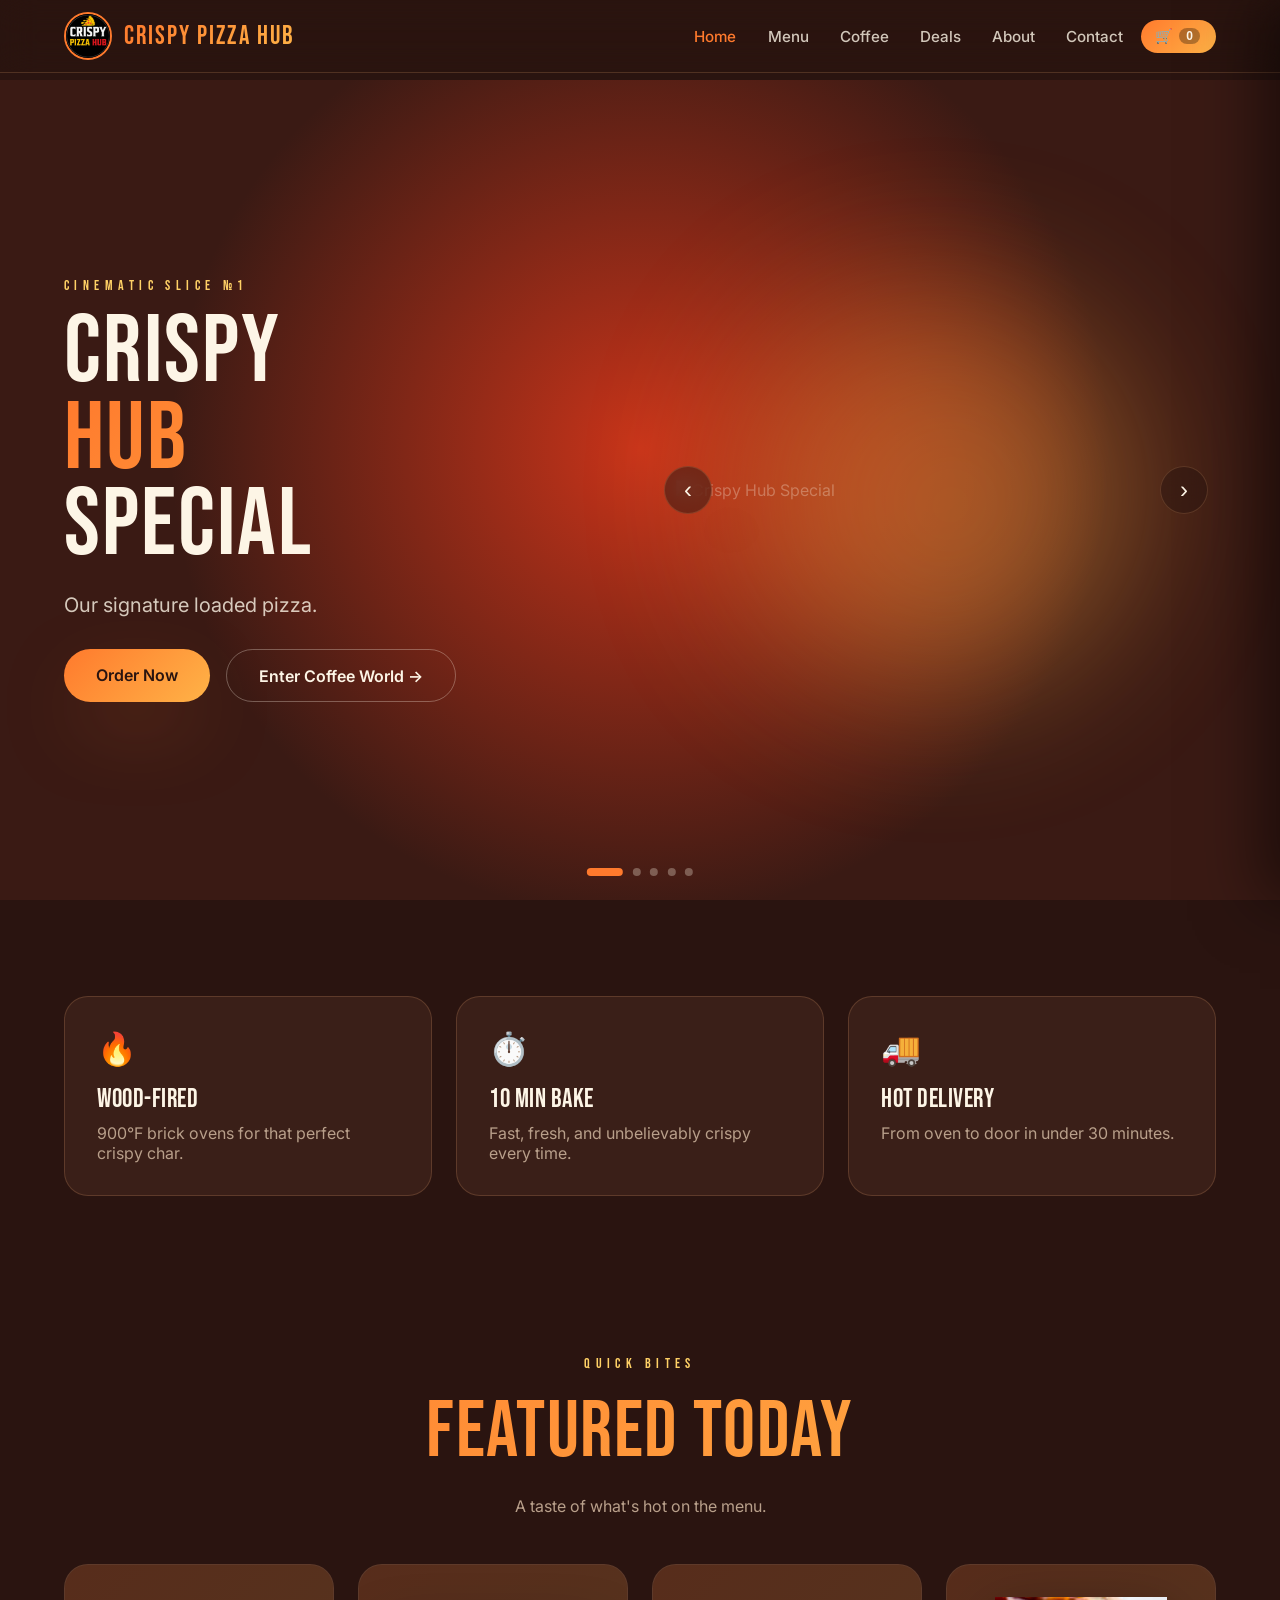
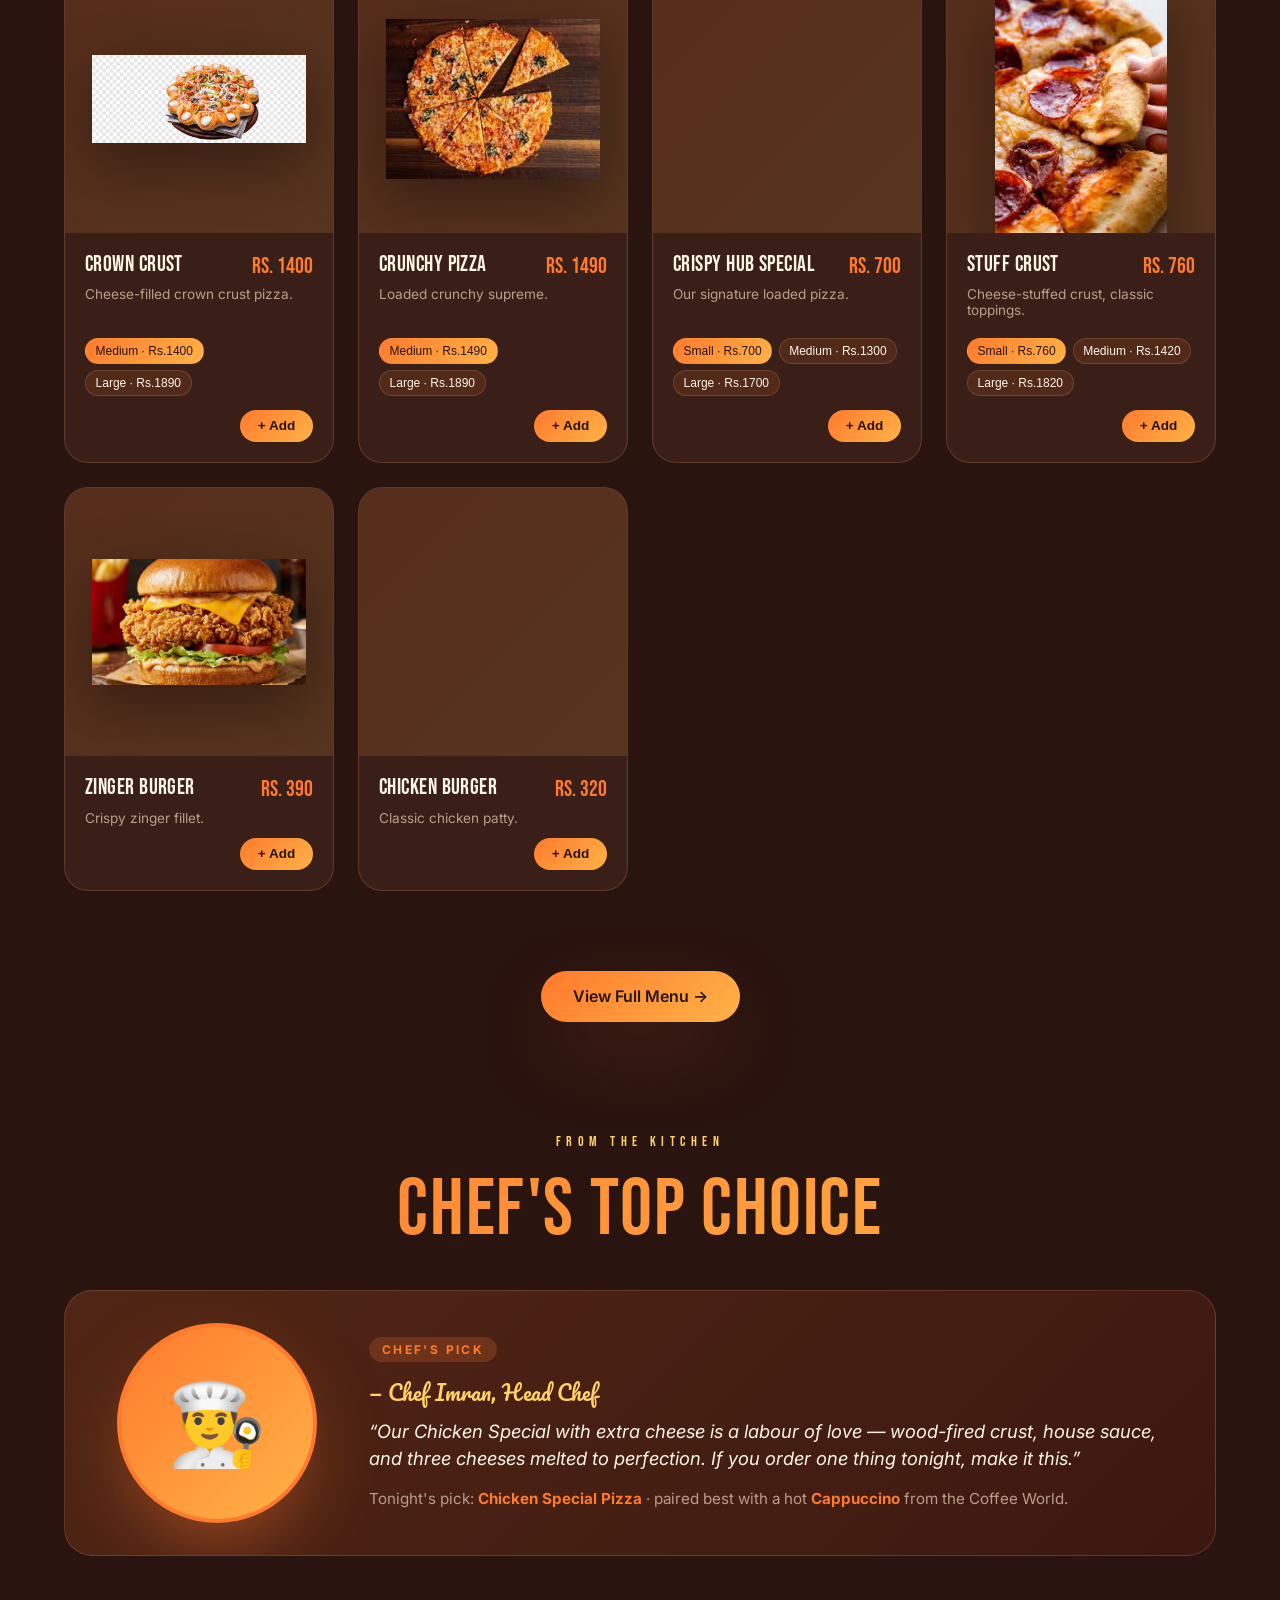
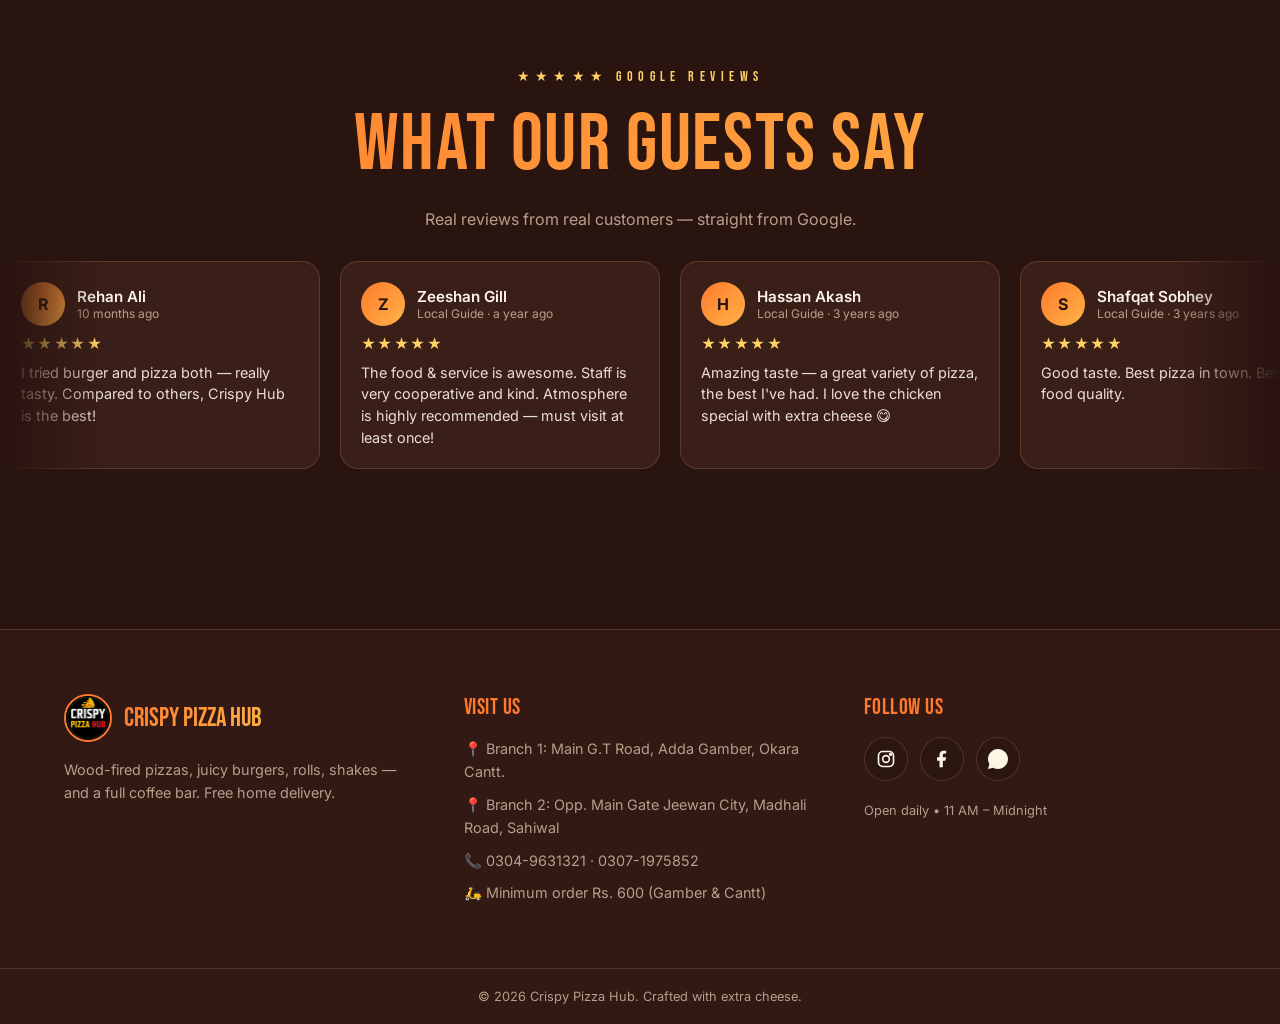
==== index.html @ a02a5085 "Add files via upload" ====
<!DOCTYPE html>
<html lang="en">
<head>
  <meta charset="UTF-8">
  <meta name="viewport" content="width=device-width, initial-scale=1.0">
  <title>Crispy Pizza Hub — Wood-Fired Pizza, Burgers & Coffee</title>
  <meta name="description" content="Crispy Pizza Hub — wood-fired pizzas, juicy burgers, rolls, shakes and a full coffee bar. Order on WhatsApp.">
  <link rel="icon" href="assets/logo.jpg">
  <link rel="stylesheet" href="css/style.css">
</head>
<body>
<header class="site-header">
  <div class="header-inner">
    <a href="index.html" class="brand">
      <img src="assets/logo.jpg" alt="Crispy Pizza Hub logo">
      <span class="brand-name text-gradient">Crispy Pizza Hub</span>
    </a>
    <nav class="nav" id="main-nav">
      <a href="index.html">Home</a>
      <a href="menu.html">Menu</a>
      <a href="coffee.html">Coffee</a>
      <a href="deals.html">Deals</a>
      <a href="about.html">About</a>
      <a href="contact.html">Contact</a>
      <button class="cart-btn" id="cart-btn" aria-label="Open cart">🛒 <span class="cart-count" id="cart-count">0</span></button>
    </nav>
    <button class="burger" id="burger" aria-label="Open menu" aria-expanded="false" aria-controls="main-nav">
      <span></span><span></span><span></span>
    </button>
  </div>
</header>

<main>
<section class="hero" id="hero" style="background-color:#3a1a14;">
  <div class="hero-glow" id="hero-glow"></div>
  <div class="hero-inner">
    <div class="animate-fade-up">
      <p class="hero-eyebrow" id="hero-eyebrow">CINEMATIC SLICE №1</p>
      <h1 class="hero-title" id="hero-title"></h1>
      <p class="hero-tagline" id="hero-tagline"></p>
      <div class="hero-actions">
        <a href="menu.html" class="btn btn-primary">Order Now</a>
        <a href="#" class="btn btn-ghost" onclick="event.preventDefault(); transitionTo('coffee.html','Stepping into the Coffee World ☕')">Enter Coffee World →</a>
      </div>
    </div>
    <div class="pizza-stage">
      <div class="pizza-blur"></div>
      <div class="pizza-wrap animate-scale-pop" id="pizza-wrap">
        <img id="pizza-img" class="pizza-img" src="assets/pizzas/special.jpg" alt="Pizza">
      </div>
      <button class="arrow left"  id="prev-btn" aria-label="Previous pizza">‹</button>
      <button class="arrow right" id="next-btn" aria-label="Next pizza">›</button>
    </div>
  </div>
  <div class="dots" id="dots"></div>
</section>

<section class="features">
  <div class="feature">
    <div class="feature-icon">🔥</div>
    <h3>Wood-Fired</h3>
    <p>900°F brick ovens for that perfect crispy char.</p>
  </div>
  <div class="feature">
    <div class="feature-icon">⏱️</div>
    <h3>10 Min Bake</h3>
    <p>Fast, fresh, and unbelievably crispy every time.</p>
  </div>
  <div class="feature">
    <div class="feature-icon">🚚</div>
    <h3>Hot Delivery</h3>
    <p>From oven to door in under 30 minutes.</p>
  </div>
</section>

<section class="page-header">
  <p class="page-eyebrow">QUICK BITES</p>
  <h2 class="page-title text-gradient">Featured Today</h2>
  <p class="page-sub">A taste of what's hot on the menu.</p>
</section>
<section class="menu-grid" id="featured-grid"></section>

<section style="text-align:center; padding: 3rem 1.5rem 1rem;">
  <a href="menu.html" class="btn btn-primary">View Full Menu →</a>
</section>

<!-- ===== CHEF'S TOP CHOICE ===== -->
<section class="chef-section">
  <div class="page-header" style="padding: 2rem 0 1rem;">
    <p class="page-eyebrow">FROM THE KITCHEN</p>
    <h2 class="page-title text-gradient">Chef's Top Choice</h2>
  </div>
  <div class="chef-banner">
    <div class="chef-avatar" aria-hidden="true">👨‍🍳</div>
    <div>
      <span class="chef-tag">CHEF'S PICK</span>
      <p class="chef-name">— Chef Imran, Head Chef</p>
      <p class="chef-quote">“Our Chicken Special with extra cheese is a labour of love — wood-fired crust, house sauce, and three cheeses melted to perfection. If you order one thing tonight, make it this.”</p>
      <p class="chef-pick">Tonight's pick: <strong>Chicken Special Pizza</strong> · paired best with a hot <strong>Cappuccino</strong> from the Coffee World.</p>
    </div>
  </div>
</section>

<!-- ===== REVIEWS ===== -->
<section class="reviews-section">
  <div class="page-header" style="padding: 1rem 1.5rem 2rem;">
    <p class="page-eyebrow">★★★★★ GOOGLE REVIEWS</p>
    <h2 class="page-title text-gradient">What Our Guests Say</h2>
    <p class="page-sub">Real reviews from real customers — straight from Google.</p>
  </div>
  <div id="reviews-mount"></div>
</section>
</main>

<footer class="site-footer">
  <div class="footer-inner footer">
    <div>
      <div class="footer-brand">
        <img src="assets/logo.jpg" alt="Logo">
        <span class="text-gradient">Crispy Pizza Hub</span>
      </div>
      <p>Wood-fired pizzas, juicy burgers, rolls, shakes — and a full coffee bar. Free home delivery.</p>
    </div>
    <div>
      <h3>Visit Us</h3>
      <ul>
        <li>📍 Branch 1: Main G.T Road, Adda Gamber, Okara Cantt.</li>
        <li>📍 Branch 2: Opp. Main Gate Jeewan City, Madhali Road, Sahiwal</li>
        <li>📞 0304-9631321 · 0307-1975852</li>
        <li>🛵 Minimum order Rs. 600 (Gamber & Cantt)</li>
      </ul>
    </div>
    <div>
      <h3>Follow Us</h3>
      <div class="socials">
        <a href="https://instagram.com" target="_blank" rel="noreferrer" aria-label="Instagram"><svg viewBox="0 0 24 24" fill="none" stroke="currentColor" stroke-width="2"><rect x="3" y="3" width="18" height="18" rx="5"/><circle cx="12" cy="12" r="4"/><circle cx="17.5" cy="6.5" r="1" fill="currentColor"/></svg></a>
        <a href="https://facebook.com" target="_blank" rel="noreferrer" aria-label="Facebook"><svg viewBox="0 0 24 24" fill="currentColor"><path d="M13 22v-8h3l1-4h-4V7.5c0-1 .3-2 2-2h2V2h-3c-3 0-5 1.8-5 5v3H6v4h3v8h4z"/></svg></a>
        <a href="https://wa.me/923049631321" target="_blank" rel="noreferrer" aria-label="WhatsApp"><svg viewBox="0 0 24 24" fill="currentColor"><path d="M20.5 3.5A11.9 11.9 0 0012 0C5.4 0 0 5.4 0 12c0 2.1.6 4.2 1.7 6L0 24l6.2-1.6A11.9 11.9 0 0012 24c6.6 0 12-5.4 12-12 0-3.2-1.3-6.2-3.5-8.5z"/></svg></a>
      </div>
      <p style="margin-top:1.25rem; font-size:0.8rem;">Open daily • 11 AM – Midnight</p>
    </div>
  </div>
  <div class="footer-bottom">© <span id="year"></span> Crispy Pizza Hub. Crafted with extra cheese.</div>
</footer>

<script src="js/menu-data.js"></script>
<script src="js/cart.js"></script>
<script src="js/main.js"></script>
<script src="js/home.js"></script>
<script>
  // Featured = first 4 pizzas + 2 burgers
  document.addEventListener('DOMContentLoaded', () => {
    const featured = {
      items: [
        ...window.MENU.pizzas.items.slice(0, 4),
        ...window.MENU.burgers.items.slice(0, 2),
      ]
    };
    renderMenuSection('featured-grid', featured);
    if (window.renderReviews) window.renderReviews('reviews-mount');
  });
</script>
</body>
</html>
---- css/style.css ----
/* =========================================================
   Crispy Pizza Hub — Global Stylesheet (Pizza + Coffee worlds)
   ========================================================= */
@import url('https://fonts.googleapis.com/css2?family=Bebas+Neue&family=Pacifico&family=Inter:wght@300;400;500;600;700&display=swap');

:root {
  --bg: #2a1410;
  --fg: #fdf5e6;
  --muted: #b89f8a;
  --card: #3a1f18;
  --border: rgba(255, 180, 120, 0.18);
  --primary: #ff7a2d;
  --primary-glow: #ffb347;
  --accent: #ffd166;
  --secondary: #c8341a;
  --gradient-primary: linear-gradient(135deg, #ff7a2d, #ffb347);
  --shadow-glow: 0 30px 80px -20px rgba(255, 122, 45, 0.55);
  --font-display: 'Bebas Neue', 'Impact', sans-serif;
  --font-script: 'Pacifico', cursive;
  --font-body: 'Inter', system-ui, sans-serif;
}

/* === Coffee World theme (applied to <body class="theme-coffee">) === */
body.theme-coffee {
  --bg: #221814;
  --fg: #f1e2c8;
  --muted: #b8a48a;
  --card: #322319;
  --border: rgba(214, 168, 110, 0.2);
  --primary: #c98a52;
  --primary-glow: #e8b07a;
  --accent: #f7c97a;
  --secondary: #5a3920;
  --gradient-primary: linear-gradient(135deg, #5a3920, #c98a52 55%, #e8b07a);
  --shadow-glow: 0 30px 80px -20px rgba(201, 138, 82, 0.55);
}

* { box-sizing: border-box; margin: 0; padding: 0; }
html { scroll-behavior: smooth; }
body {
  background: var(--bg);
  color: var(--fg);
  font-family: var(--font-body);
  overflow-x: hidden;
  min-height: 100vh;
  display: flex;
  flex-direction: column;
  transition: background 0.6s ease, color 0.6s ease;
}
main { flex: 1; padding-top: 80px; }
h1, h2, h3, .font-display {
  font-family: var(--font-display);
  letter-spacing: 0.02em;
  font-weight: 400;
}
a { color: inherit; text-decoration: none; }
img { max-width: 100%; display: block; }
.text-gradient {
  background: var(--gradient-primary);
  -webkit-background-clip: text;
  background-clip: text;
  color: transparent;
}
.font-script { font-family: var(--font-script); }
.container { max-width: 1200px; margin: 0 auto; padding: 0 1.5rem; }

/* ===== HEADER ===== */
.site-header {
  position: fixed; top: 0; left: 0; right: 0; z-index: 50;
  background: rgba(42, 20, 16, 0.55);
  backdrop-filter: blur(18px);
  -webkit-backdrop-filter: blur(18px);
  border-bottom: 1px solid var(--border);
  transition: background 0.6s ease;
}
body.theme-coffee .site-header { background: rgba(26, 20, 16, 0.65); }
.header-inner {
  max-width: 1200px; margin: 0 auto;
  padding: 0.75rem 1.5rem;
  display: flex; align-items: center; justify-content: space-between;
  gap: 1rem;
}
.brand { display: flex; align-items: center; gap: 0.75rem; }
.brand img {
  height: 48px; width: 48px; border-radius: 50%;
  object-fit: cover; border: 2px solid var(--primary);
  transition: transform 0.4s ease, border-color 0.4s ease;
}
.brand:hover img { transform: rotate(15deg); }
.brand-name {
  font-family: var(--font-display);
  font-size: 1.6rem; letter-spacing: 0.08em;
}
.nav { display: flex; gap: 0.25rem; flex-wrap: wrap; align-items: center; }
.nav a {
  padding: 0.5rem 0.85rem;
  font-weight: 500; font-size: 0.95rem;
  color: rgba(253, 245, 230, 0.8);
  border-radius: 8px;
  transition: color 0.2s, background 0.2s;
}
.nav a:hover, .nav a.active { color: var(--primary); }

.cart-btn {
  position: relative;
  background: var(--gradient-primary);
  color: #2a1410;
  padding: 0.5rem 1rem 0.5rem 0.85rem;
  border-radius: 999px;
  border: none; cursor: pointer;
  font-weight: 600; font-size: 0.9rem;
  display: inline-flex; align-items: center; gap: 0.4rem;
  transition: transform 0.2s;
}
.cart-btn:hover { transform: scale(1.05); }
.cart-count {
  background: rgba(0,0,0,0.3);
  color: var(--fg);
  border-radius: 999px;
  font-size: 0.75rem;
  padding: 0.05rem 0.45rem;
  min-width: 1.25rem;
  text-align: center;
}

/* ===== BUTTONS ===== */
.btn {
  display: inline-block;
  padding: 0.95rem 2rem;
  border-radius: 999px;
  font-weight: 600;
  cursor: pointer;
  border: none;
  transition: transform 0.25s ease, box-shadow 0.25s ease, background 0.25s;
  font-family: var(--font-body);
  font-size: 1rem;
}
.btn-primary {
  background: var(--gradient-primary);
  color: #2a1410;
  box-shadow: var(--shadow-glow);
}
.btn-primary:hover { transform: scale(1.05); }
.btn-ghost {
  background: transparent;
  color: var(--fg);
  border: 1px solid rgba(253, 245, 230, 0.3);
}
.btn-ghost:hover { background: rgba(253, 245, 230, 0.08); }
.btn-add {
  background: var(--gradient-primary);
  color: #2a1410;
  padding: 0.55rem 1.1rem;
  border-radius: 999px;
  border: none; cursor: pointer;
  font-weight: 600; font-size: 0.85rem;
  transition: transform 0.2s;
}
.btn-add:hover { transform: scale(1.06); }

/* ===== HERO ===== */
.hero {
  position: relative;
  min-height: calc(100vh - 80px);
  overflow: hidden;
  transition: background-color 1s ease;
}
.hero-glow { position: absolute; inset: 0; transition: background 1s ease; pointer-events: none; }
.hero-inner {
  position: relative; z-index: 2;
  max-width: 1200px; margin: 0 auto;
  padding: 3rem 1.5rem;
  display: grid; grid-template-columns: 1fr;
  gap: 2rem; align-items: center;
  min-height: calc(100vh - 80px);
}
@media (min-width: 768px) { .hero-inner { grid-template-columns: 1fr 1fr; } }
.hero-eyebrow {
  font-family: var(--font-display);
  letter-spacing: 0.4em; color: var(--accent);
  font-size: 0.85rem; margin-bottom: 1rem;
}
.hero-title { font-family: var(--font-display); font-size: clamp(3rem, 8vw, 6rem); line-height: 0.9; margin-bottom: 1.5rem; }
.hero-title span { display: block; }
.hero-tagline { font-size: 1.25rem; color: rgba(253, 245, 230, 0.8); margin-bottom: 2rem; max-width: 28rem; }
body.theme-coffee .hero-tagline { color: rgba(243, 229, 208, 0.8); }
.hero-actions { display: flex; flex-wrap: wrap; gap: 1rem; }
.pizza-stage { position: relative; display: flex; align-items: center; justify-content: center; }
.pizza-img {
  width: min(85vw, 520px); height: auto;
  filter: drop-shadow(0 40px 60px rgba(0,0,0,0.6));
  animation: spin-slow 40s linear infinite;
  transition: transform 0.1s linear;
  will-change: transform;
}
.pizza-blur {
  position: absolute; width: 70%; aspect-ratio: 1;
  background: var(--gradient-primary);
  filter: blur(80px); opacity: 0.45; border-radius: 50%;
  animation: float 6s ease-in-out infinite;
}
.arrow {
  position: absolute; top: 50%; transform: translateY(-50%);
  width: 48px; height: 48px; border-radius: 50%;
  background: rgba(42, 20, 16, 0.5); backdrop-filter: blur(10px);
  border: 1px solid var(--border); color: var(--fg);
  font-size: 1.5rem; cursor: pointer;
  display: grid; place-items: center;
  transition: background 0.2s, color 0.2s; z-index: 3;
}
.arrow:hover { background: var(--primary); color: #2a1410; }
.arrow.left { left: 0.5rem; }
.arrow.right { right: 0.5rem; }
.dots { position: absolute; bottom: 1.5rem; left: 50%; transform: translateX(-50%); display: flex; gap: 0.6rem; z-index: 3; }
.dot { height: 8px; width: 8px; border-radius: 999px; background: rgba(253, 245, 230, 0.3); border: none; cursor: pointer; transition: width 0.3s, background 0.3s; }
.dot.active { width: 36px; background: var(--primary); }

/* Coffee steam */
.steam {
  position: absolute;
  bottom: 60%;
  left: 50%;
  width: 12px; height: 80px;
  background: linear-gradient(to top, rgba(255,255,255,0.5), transparent);
  border-radius: 50%;
  filter: blur(8px);
  opacity: 0;
  animation: steam-rise 4s ease-in-out infinite;
}
.steam:nth-child(2) { animation-delay: 1s; transform: translateX(-30px); }
.steam:nth-child(3) { animation-delay: 2s; transform: translateX(20px); }
@keyframes steam-rise {
  0% { opacity: 0; transform: translateY(0) scale(1); }
  30% { opacity: 0.8; }
  100% { opacity: 0; transform: translateY(-160px) scale(2); }
}

/* ===== FEATURES ===== */
.features {
  max-width: 1200px; margin: 0 auto;
  padding: 6rem 1.5rem;
  display: grid; gap: 1.5rem;
  grid-template-columns: repeat(auto-fit, minmax(260px, 1fr));
}
.feature {
  padding: 2rem; border-radius: 24px;
  background: var(--card);
  border: 1px solid var(--border);
  transition: border-color 0.3s, transform 0.3s;
}
.feature:hover { border-color: var(--primary); transform: translateY(-4px); }
.feature-icon { font-size: 2rem; margin-bottom: 1rem; }
.feature h3 { font-size: 1.6rem; margin-bottom: 0.5rem; }
.feature p { color: var(--muted); }

/* ===== PAGE HEADER ===== */
.page-header { text-align: center; padding: 4rem 1.5rem 2rem; }
.page-eyebrow { font-family: var(--font-display); letter-spacing: 0.4em; color: var(--accent); font-size: 0.85rem; margin-bottom: 0.75rem; }
.page-title { font-size: clamp(2.5rem, 7vw, 5rem); margin-bottom: 1rem; }
.page-sub { color: var(--muted); max-width: 600px; margin: 0 auto; }

/* ===== MENU ===== */
.menu-section-title {
  max-width: 1200px; margin: 3rem auto 1rem; padding: 0 1.5rem;
  display: flex; align-items: center; gap: 1rem;
}
.menu-section-title h2 {
  font-size: clamp(1.8rem, 4vw, 2.6rem);
  color: var(--primary);
}
.menu-section-title .line { flex: 1; height: 1px; background: var(--border); }

.menu-grid {
  max-width: 1200px; margin: 0 auto;
  padding: 1rem 1.5rem 2rem;
  display: grid; gap: 1.5rem;
  grid-template-columns: repeat(auto-fit, minmax(260px, 1fr));
}
.menu-card {
  border-radius: 24px;
  background: var(--card);
  border: 1px solid var(--border);
  overflow: hidden;
  transition: transform 0.5s, border-color 0.5s;
  display: flex; flex-direction: column;
}
.menu-card:hover { transform: translateY(-8px); border-color: var(--primary); }
.menu-img-wrap {
  aspect-ratio: 1;
  background: linear-gradient(135deg, rgba(255,122,45,0.15), rgba(255,179,71,0.15));
  display: grid; place-items: center; overflow: hidden;
}
body.theme-coffee .menu-img-wrap {
  background: linear-gradient(135deg, rgba(212,165,116,0.18), rgba(107,68,35,0.18));
}
.menu-img-wrap img {
  width: 80%; height: 80%; object-fit: contain;
  filter: drop-shadow(0 20px 30px rgba(0,0,0,0.4));
  transition: transform 0.7s ease;
}
.menu-card:hover .menu-img-wrap img { transform: scale(1.1) rotate(8deg); }
.menu-body { padding: 1.25rem; display: flex; flex-direction: column; flex: 1; }
.menu-head {
  display: flex; justify-content: space-between;
  align-items: flex-start; gap: 1rem; margin-bottom: 0.4rem;
}
.menu-head h3 { font-size: 1.4rem; line-height: 1.05; }
.menu-price { font-family: var(--font-display); font-size: 1.4rem; color: var(--primary); white-space: nowrap; }
.menu-desc { color: var(--muted); font-size: 0.85rem; margin-bottom: 0.75rem; flex: 1; }

.size-options {
  display: flex; flex-wrap: wrap; gap: 0.4rem;
  margin: 0.5rem 0 0.85rem;
}
.size-chip {
  background: rgba(255,122,45,0.12);
  border: 1px solid var(--border);
  color: var(--fg);
  padding: 0.3rem 0.6rem;
  border-radius: 999px;
  font-size: 0.75rem; cursor: pointer;
  transition: background 0.2s, border-color 0.2s;
}
.size-chip:hover, .size-chip.active {
  background: var(--gradient-primary);
  color: #2a1410; border-color: transparent;
}
.menu-footer { display: flex; justify-content: space-between; align-items: center; gap: 0.5rem; margin-top: auto; }

/* ===== DEALS ===== */
.deals-grid {
  max-width: 1200px; margin: 0 auto;
  padding: 2rem 1.5rem;
  display: grid; gap: 2rem;
  grid-template-columns: repeat(auto-fit, minmax(300px, 1fr));
}
.deal {
  position: relative; padding: 2rem;
  border-radius: 24px;
  background: var(--card);
  border: 1px solid var(--border);
  overflow: hidden;
  transition: border-color 0.3s;
}
.deal:hover { border-color: var(--primary); }
.deal::after {
  content: ""; position: absolute; top: -80px; right: -80px;
  width: 240px; height: 240px;
  background: var(--gradient-primary);
  opacity: 0.18; filter: blur(60px); border-radius: 50%;
  transition: opacity 0.4s;
}
.deal:hover::after { opacity: 0.35; }
.deal-tag {
  display: inline-block; padding: 0.3rem 0.8rem;
  border-radius: 999px;
  background: rgba(255, 122, 45, 0.2);
  color: var(--primary);
  font-size: 0.75rem; font-weight: 600;
  letter-spacing: 0.15em;
  margin-bottom: 1rem; position: relative; z-index: 1;
}
.deal-icon { font-size: 2.5rem; margin-bottom: 0.75rem; position: relative; z-index: 1; }
.deal h3 { font-size: 1.7rem; margin-bottom: 0.5rem; position: relative; z-index: 1; }
.deal p { color: var(--muted); font-size: 1rem; margin-bottom: 0.75rem; position: relative; z-index: 1; }
.deal-price { font-family: var(--font-display); font-size: 1.6rem; color: var(--accent); position: relative; z-index: 1; display: block; margin-bottom: 0.75rem; }
.deal .btn-add { position: relative; z-index: 1; }

.club-cta {
  max-width: 1200px; margin: 4rem auto;
  padding: 3rem 1.5rem; text-align: center;
  border-radius: 24px;
  background: var(--gradient-primary);
  color: #2a1410;
  box-shadow: var(--shadow-glow);
}
.club-cta h2 { font-size: clamp(2rem, 5vw, 3rem); margin-bottom: 0.5rem; }
.club-cta p { margin-bottom: 1.5rem; opacity: 0.9; }
.club-cta .btn { background: var(--bg); color: var(--fg); }

/* ===== ABOUT / CONTACT ===== */
.about-section {
  max-width: 1200px; margin: 0 auto;
  padding: 4rem 1.5rem; display: grid; gap: 3rem;
  grid-template-columns: 1fr; align-items: center;
}
@media (min-width: 768px) { .about-section { grid-template-columns: 1fr 1fr; } }
.about-pizza { position: relative; display: grid; place-items: center; }
.about-pizza img {
  max-width: 420px; width: 100%;
  animation: spin-slow 40s linear infinite;
  filter: drop-shadow(0 30px 50px rgba(0,0,0,0.5));
}
.about-pizza::before {
  content: ""; position: absolute; inset: 10%;
  background: var(--gradient-primary);
  filter: blur(80px); opacity: 0.3; border-radius: 50%;
}
.about-text p { color: var(--muted); margin-bottom: 1rem; font-size: 1.05rem; }
.contact-grid {
  max-width: 1200px; margin: 0 auto;
  padding: 2rem 1.5rem 4rem;
  display: grid; gap: 3rem; grid-template-columns: 1fr;
}
@media (min-width: 900px) { .contact-grid { grid-template-columns: 1fr 1fr; } }
.contact-card {
  display: flex; gap: 1rem; align-items: flex-start;
  padding: 1.5rem; border-radius: 18px;
  background: var(--card); border: 1px solid var(--border);
  margin-bottom: 1rem; transition: border-color 0.3s;
}
.contact-card:hover { border-color: var(--primary); }
.contact-icon {
  height: 48px; width: 48px; border-radius: 50%;
  background: var(--gradient-primary);
  display: grid; place-items: center;
  font-size: 1.2rem; color: #2a1410; flex-shrink: 0;
}
.contact-card h3 { font-size: 1.3rem; margin-bottom: 0.2rem; }
.contact-card p { color: var(--muted); }

/* ===== FOOTER ===== */
.site-footer {
  margin-top: 6rem;
  background: rgba(58, 31, 24, 0.5);
  backdrop-filter: blur(10px);
  border-top: 1px solid var(--border);
}
body.theme-coffee .site-footer { background: rgba(42, 32, 26, 0.6); }
.footer-inner {
  max-width: 1200px; margin: 0 auto;
  padding: 4rem 1.5rem;
  display: grid; gap: 3rem; grid-template-columns: 1fr;
}
@media (min-width: 768px) { .footer-inner { grid-template-columns: repeat(3, 1fr); } }
.footer-brand { display: flex; align-items: center; gap: 0.75rem; margin-bottom: 1rem; }
.footer-brand img { height: 48px; width: 48px; border-radius: 50%; border: 2px solid var(--primary); }
.footer-brand span { font-family: var(--font-display); font-size: 1.6rem; }
.footer p, .footer li { color: var(--muted); font-size: 0.9rem; line-height: 1.6; }
.footer h3 { color: var(--primary); font-size: 1.4rem; margin-bottom: 1rem; }
.footer ul { list-style: none; display: flex; flex-direction: column; gap: 0.6rem; }
.socials { display: flex; gap: 0.75rem; }
.socials a {
  height: 44px; width: 44px;
  display: grid; place-items: center;
  border-radius: 50%;
  background: rgba(42, 20, 16, 0.6);
  border: 1px solid var(--border);
  color: var(--fg);
  transition: transform 0.25s, background 0.25s, color 0.25s;
}
.socials a:hover { background: var(--gradient-primary); color: #2a1410; transform: scale(1.1); }
.socials svg { width: 20px; height: 20px; }
.footer-bottom { border-top: 1px solid var(--border); text-align: center; padding: 1.25rem; font-size: 0.8rem; color: var(--muted); }

/* ===== CART DRAWER ===== */
.cart-overlay {
  position: fixed; inset: 0;
  background: rgba(0,0,0,0.6);
  z-index: 100; opacity: 0; pointer-events: none;
  transition: opacity 0.3s;
}
.cart-overlay.open { opacity: 1; pointer-events: auto; }
.cart-drawer {
  position: fixed; top: 0; right: 0; bottom: 0;
  width: min(420px, 100vw);
  background: var(--bg);
  border-left: 1px solid var(--border);
  z-index: 101;
  transform: translateX(100%);
  transition: transform 0.4s cubic-bezier(.2,.7,.2,1);
  display: flex; flex-direction: column;
  box-shadow: -20px 0 60px rgba(0,0,0,0.5);
}
.cart-drawer.open { transform: translateX(0); }
.cart-head {
  padding: 1.25rem 1.5rem;
  display: flex; justify-content: space-between; align-items: center;
  border-bottom: 1px solid var(--border);
}
.cart-head h2 { font-size: 1.6rem; color: var(--primary); }
.cart-close {
  background: transparent; border: 1px solid var(--border);
  color: var(--fg); width: 36px; height: 36px;
  border-radius: 50%; cursor: pointer; font-size: 1.2rem;
}
.cart-items { flex: 1; overflow-y: auto; padding: 1rem 1.5rem; }
.cart-empty { color: var(--muted); text-align: center; padding: 3rem 1rem; }
.cart-item {
  display: grid; grid-template-columns: 1fr auto;
  gap: 0.5rem; padding: 1rem 0;
  border-bottom: 1px dashed var(--border);
}
.cart-item-name { font-weight: 600; }
.cart-item-meta { font-size: 0.8rem; color: var(--muted); }
.cart-item-price { color: var(--primary); font-family: var(--font-display); font-size: 1.1rem; }
.qty { display: inline-flex; align-items: center; gap: 0.5rem; margin-top: 0.4rem; }
.qty button {
  width: 26px; height: 26px; border-radius: 50%;
  border: 1px solid var(--border);
  background: var(--card); color: var(--fg);
  cursor: pointer; font-weight: 700;
}
.qty button:hover { border-color: var(--primary); color: var(--primary); }
.cart-remove {
  background: transparent; border: none;
  color: var(--muted); cursor: pointer;
  font-size: 0.75rem; margin-top: 0.4rem;
  text-decoration: underline;
}
.cart-remove:hover { color: var(--secondary); }
.cart-foot {
  padding: 1.25rem 1.5rem;
  border-top: 1px solid var(--border);
  background: var(--card);
}
.cart-total {
  display: flex; justify-content: space-between;
  margin-bottom: 1rem; font-size: 1.2rem;
}
.cart-total strong { font-family: var(--font-display); font-size: 1.6rem; color: var(--primary); }
.cart-form { display: flex; flex-direction: column; gap: 0.6rem; margin-bottom: 1rem; }
.cart-form input, .cart-form textarea {
  background: var(--bg);
  border: 1px solid var(--border);
  border-radius: 10px;
  color: var(--fg);
  padding: 0.7rem 0.9rem;
  font-family: var(--font-body); font-size: 0.9rem;
  outline: none;
  transition: border-color 0.2s;
}
.cart-form input:focus, .cart-form textarea:focus { border-color: var(--primary); }
.cart-form textarea { resize: vertical; min-height: 60px; }
.checkout-btn {
  width: 100%;
  background: #25D366;
  color: white;
  padding: 0.9rem; border-radius: 12px;
  border: none; cursor: pointer;
  font-weight: 700; font-size: 1rem;
  display: flex; align-items: center; justify-content: center; gap: 0.5rem;
  transition: transform 0.2s, box-shadow 0.2s;
}
.checkout-btn:hover { transform: translateY(-2px); box-shadow: 0 10px 30px rgba(37,211,102,0.4); }
.checkout-btn:disabled { opacity: 0.5; cursor: not-allowed; }

/* Toast */
.toast {
  position: fixed; bottom: 2rem; left: 50%;
  transform: translateX(-50%) translateY(120%);
  background: var(--gradient-primary);
  color: #2a1410;
  padding: 0.85rem 1.5rem;
  border-radius: 999px;
  font-weight: 600;
  box-shadow: var(--shadow-glow);
  z-index: 200;
  transition: transform 0.4s cubic-bezier(.2,.7,.2,1);
}
.toast.show { transform: translateX(-50%) translateY(0); }

/* Coffee transition splash */
.world-splash {
  position: fixed; inset: 0; z-index: 999;
  background: radial-gradient(circle at center, #6b4423 0%, #1a1410 70%);
  display: grid; place-items: center;
  opacity: 0; pointer-events: none;
  transition: opacity 0.6s ease;
}
.world-splash.show { opacity: 1; pointer-events: auto; }
.world-splash-text {
  font-family: var(--font-script);
  font-size: clamp(2rem, 6vw, 4rem);
  color: #f3e5d0;
  text-align: center;
  animation: splash-fade 1.2s ease-out;
}
@keyframes splash-fade {
  0% { opacity: 0; transform: scale(0.8); }
  50% { opacity: 1; transform: scale(1); }
  100% { opacity: 0.9; transform: scale(1); }
}

/* ===== ANIMATIONS ===== */
@keyframes spin-slow { from { transform: rotate(0); } to { transform: rotate(360deg); } }
@keyframes float { 0%, 100% { transform: translateY(0); } 50% { transform: translateY(-15px); } }
@keyframes fade-up { from { opacity: 0; transform: translateY(30px); } to { opacity: 1; transform: translateY(0); } }
@keyframes scale-pop { from { opacity: 0; transform: scale(0.4) rotate(-90deg); } to { opacity: 1; transform: scale(1) rotate(0); } }
.animate-fade-up { animation: fade-up 0.8s ease-out both; }
.animate-scale-pop { animation: scale-pop 1s cubic-bezier(0.34, 1.56, 0.64, 1) both; }

/* ===== BURGER / MOBILE NAV ===== */
.burger {
  display: none;
  background: transparent;
  border: 1px solid var(--border);
  color: var(--fg);
  width: 40px; height: 40px;
  border-radius: 10px;
  cursor: pointer;
  align-items: center; justify-content: center;
  flex-direction: column; gap: 4px;
  transition: border-color 0.2s, background 0.2s;
}
.burger:hover { border-color: var(--primary); }
.burger span {
  display: block; width: 18px; height: 2px;
  background: var(--fg); border-radius: 2px;
  transition: transform 0.3s, opacity 0.3s;
}
.burger.open span:nth-child(1) { transform: translateY(6px) rotate(45deg); }
.burger.open span:nth-child(2) { opacity: 0; }
.burger.open span:nth-child(3) { transform: translateY(-6px) rotate(-45deg); }

/* ===== CHEF'S TOP CHOICE ===== */
.chef-section { max-width: 1200px; margin: 4rem auto 2rem; padding: 0 1.5rem; }
.chef-banner {
  display: grid; gap: 2rem;
  grid-template-columns: 1fr;
  align-items: center;
  padding: 2rem;
  border-radius: 28px;
  background: linear-gradient(135deg, rgba(255,122,45,0.18), rgba(200,52,26,0.12));
  border: 1px solid var(--border);
  position: relative; overflow: hidden;
}
@media (min-width: 768px) { .chef-banner { grid-template-columns: 240px 1fr; } }
.chef-avatar {
  width: 200px; height: 200px;
  margin: 0 auto;
  border-radius: 50%;
  background: var(--gradient-primary);
  display: grid; place-items: center;
  font-size: 5rem;
  border: 4px solid var(--primary);
  box-shadow: var(--shadow-glow);
}
.chef-tag {
  display: inline-block;
  padding: 0.3rem 0.8rem;
  border-radius: 999px;
  background: rgba(255, 122, 45, 0.2);
  color: var(--primary);
  font-size: 0.75rem; font-weight: 700;
  letter-spacing: 0.2em;
  margin-bottom: 0.75rem;
}
.chef-name { font-family: var(--font-script); color: var(--accent); font-size: 1.3rem; margin-bottom: 0.5rem; }
.chef-quote { font-size: 1.15rem; font-style: italic; color: var(--fg); line-height: 1.5; margin-bottom: 1rem; }
.chef-pick { color: var(--muted); font-size: 0.95rem; }
.chef-pick strong { color: var(--primary); }

/* ===== REVIEWS ===== */
.reviews-section { padding: 4rem 0; overflow: hidden; }
.reviews-track-wrap {
  position: relative;
  mask-image: linear-gradient(to right, transparent, #000 8%, #000 92%, transparent);
  -webkit-mask-image: linear-gradient(to right, transparent, #000 8%, #000 92%, transparent);
}
.reviews-track {
  display: flex; gap: 1.25rem;
  width: max-content;
  animation: marquee 60s linear infinite;
}
.reviews-track:hover { animation-play-state: paused; }
.review-card {
  flex: 0 0 320px;
  background: var(--card);
  border: 1px solid var(--border);
  border-radius: 18px;
  padding: 1.25rem;
  display: flex; flex-direction: column; gap: 0.6rem;
  transition: border-color 0.3s, transform 0.3s;
}
.review-card:hover { border-color: var(--primary); transform: translateY(-4px); }
.review-head { display: flex; align-items: center; gap: 0.75rem; }
.review-avatar {
  width: 44px; height: 44px; border-radius: 50%;
  background: var(--gradient-primary);
  display: grid; place-items: center;
  color: #2a1410; font-weight: 700; font-size: 1rem;
  flex-shrink: 0;
}
.review-name { font-weight: 600; font-size: 0.95rem; }
.review-meta { font-size: 0.75rem; color: var(--muted); }
.review-stars { color: var(--accent); font-size: 0.9rem; letter-spacing: 0.1em; }
.review-text { color: var(--fg); font-size: 0.9rem; line-height: 1.5; opacity: 0.9; }
@keyframes marquee {
  from { transform: translateX(0); }
  to { transform: translateX(-50%); }
}

/* ===== RESPONSIVE / MOBILE ===== */
@media (max-width: 860px) {
  .burger { display: inline-flex; }
  .nav {
    position: fixed;
    top: 72px; left: 0; right: 0;
    flex-direction: column;
    align-items: stretch;
    gap: 0.25rem;
    background: rgba(42, 20, 16, 0.96);
    backdrop-filter: blur(20px);
    -webkit-backdrop-filter: blur(20px);
    border-bottom: 1px solid var(--border);
    padding: 1rem 1.25rem 1.5rem;
    transform: translateY(-130%);
    transition: transform 0.4s cubic-bezier(.2,.7,.2,1);
    box-shadow: 0 30px 60px rgba(0,0,0,0.4);
    max-height: calc(100vh - 72px);
    overflow-y: auto;
  }
  body.theme-coffee .nav { background: rgba(34, 24, 20, 0.96); }
  .nav.open { transform: translateY(0); }
  .nav a {
    padding: 0.85rem 1rem;
    font-size: 1rem;
    border-radius: 10px;
    border: 1px solid transparent;
  }
  .nav a:hover, .nav a.active {
    background: rgba(255,255,255,0.04);
    border-color: var(--border);
  }
  .nav .cart-btn { margin-top: 0.5rem; justify-content: center; padding: 0.7rem 1rem; font-size: 0.95rem; }
}

@media (max-width: 600px) {
  .brand-name { font-size: 1.2rem; }
  main { padding-top: 72px; }
  .hero-inner { padding: 2rem 1.25rem; gap: 1rem; }
  .pizza-img { width: min(80vw, 360px); }
  .features { padding: 3rem 1.25rem; }
  .menu-grid { padding: 1rem 1rem 2rem; gap: 1rem; }
  .menu-card { border-radius: 18px; }
  .deals-grid { padding: 1.5rem 1.25rem; gap: 1.25rem; }
  .arrow { width: 38px; height: 38px; font-size: 1.2rem; }
  .review-card { flex-basis: 280px; }
  .chef-avatar { width: 150px; height: 150px; font-size: 3.5rem; }
  .footer-inner { padding: 3rem 1.25rem; gap: 2rem; }
}
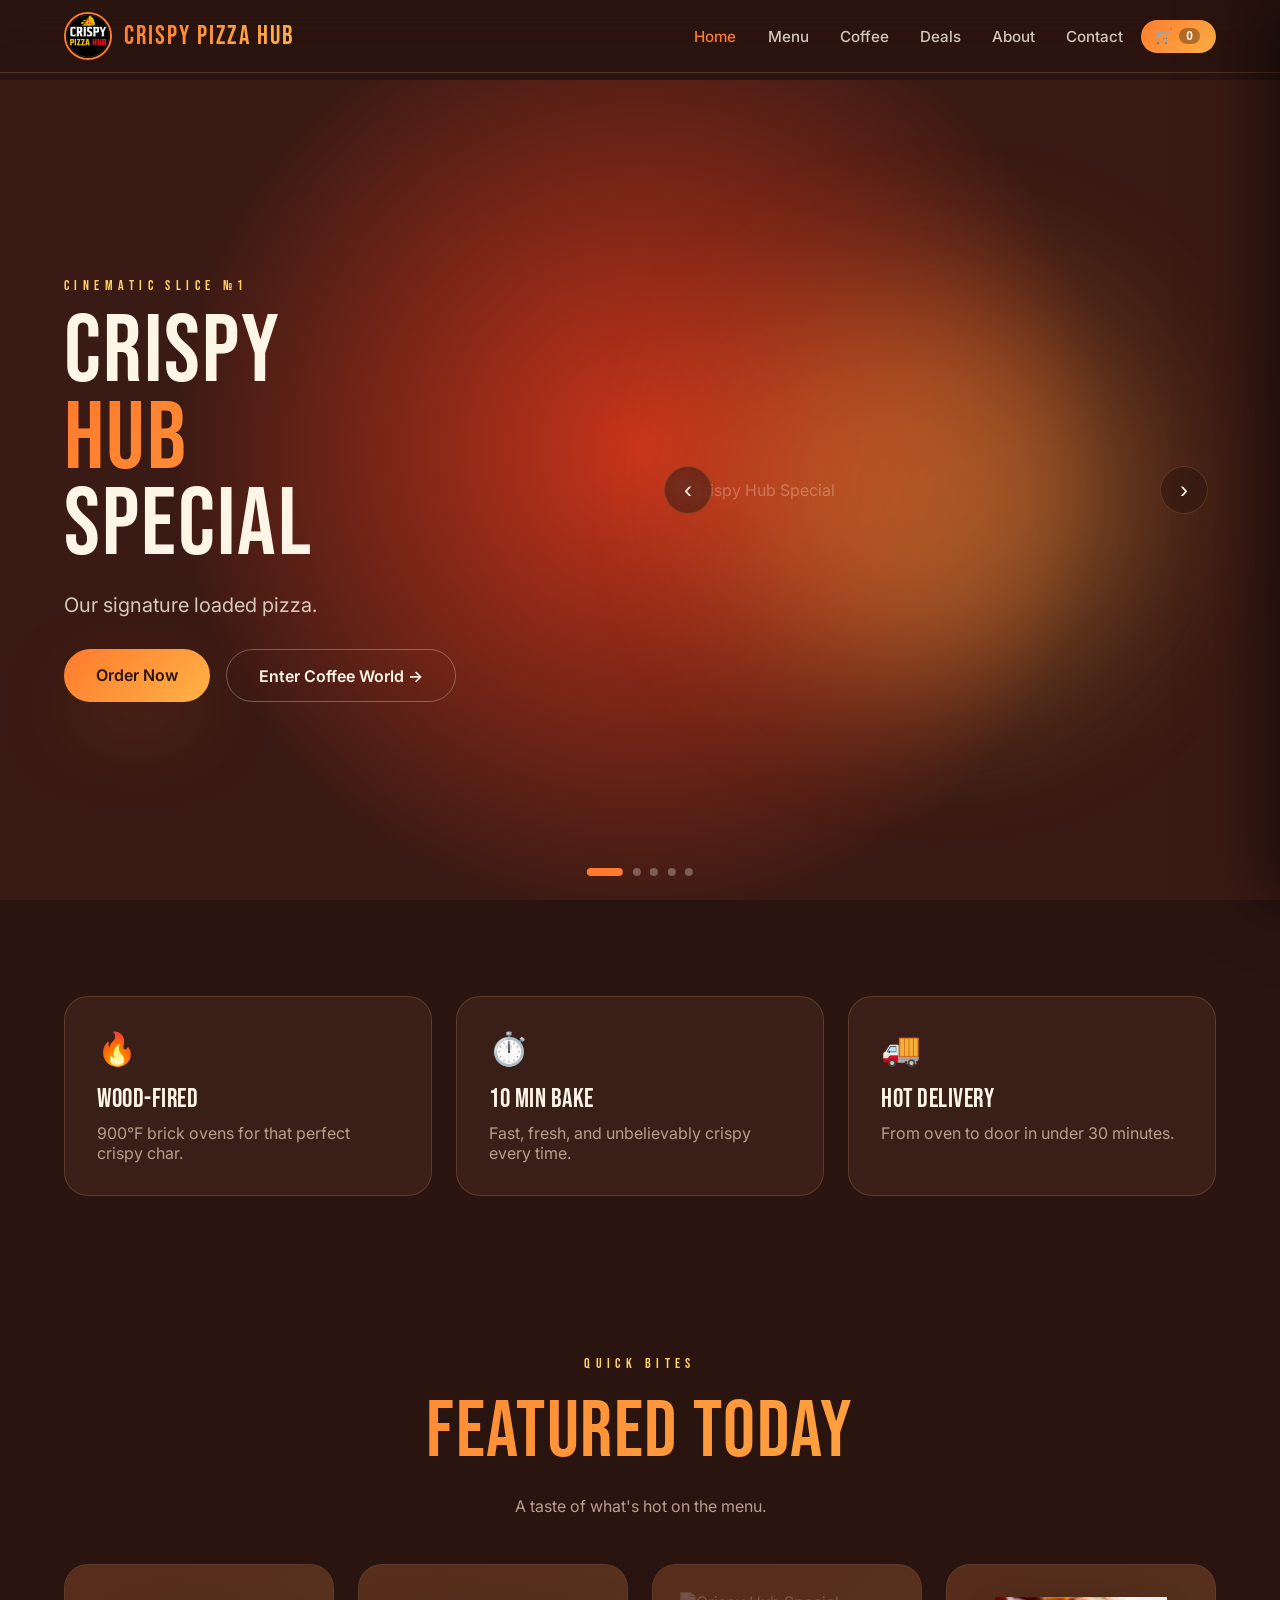
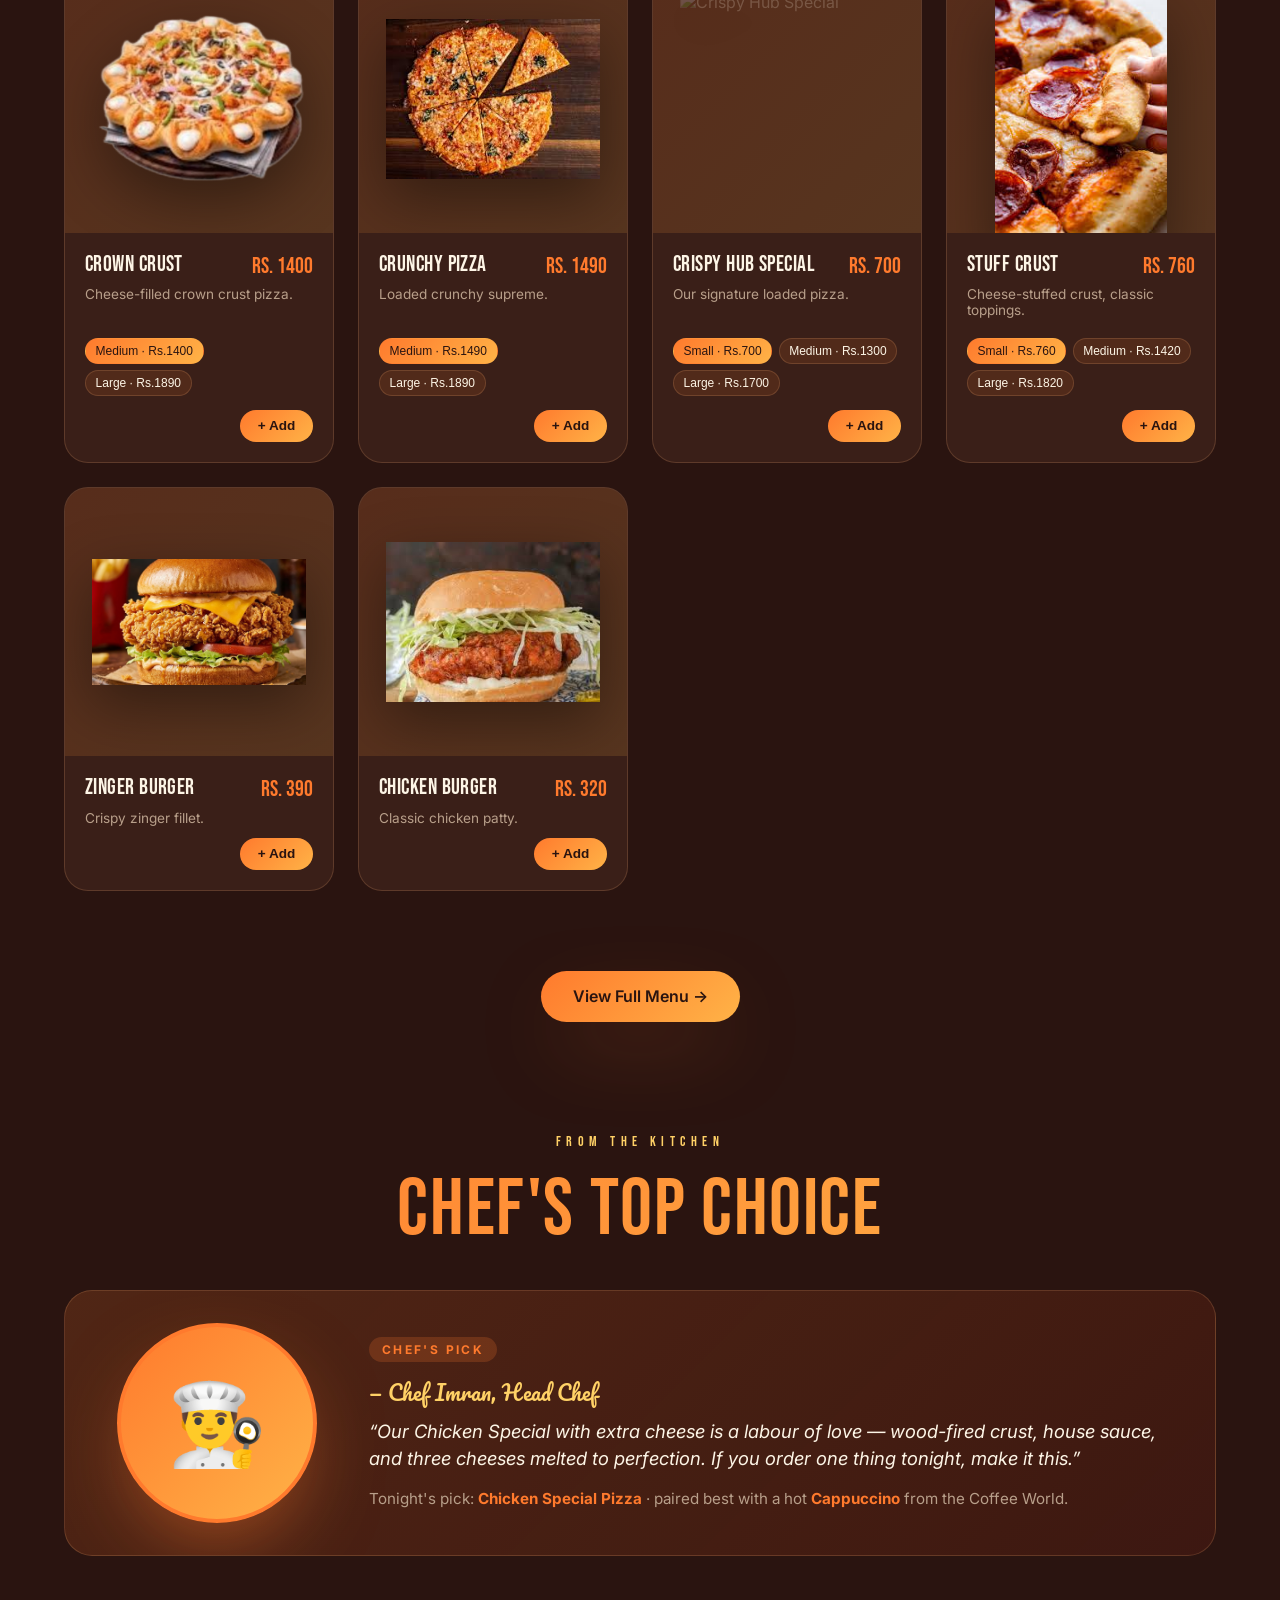
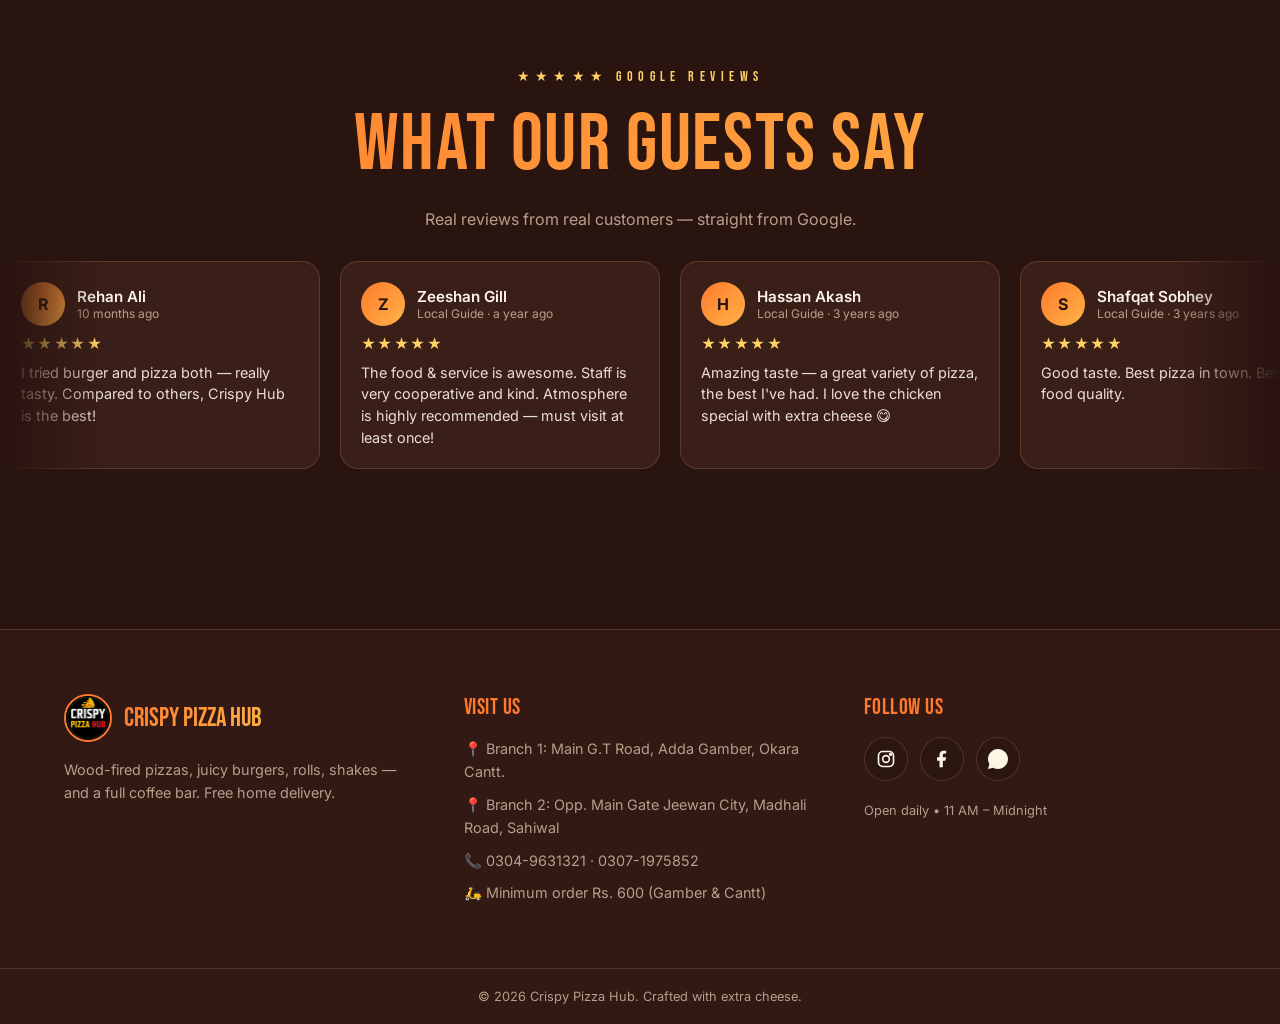
==== commit e0a0b189: "Implement PWA features in index.html Added PWA support with manifest and service worker registration" ====
--- a/index.html
+++ b/index.html
@@ -7,6 +7,14 @@
   <meta name="description" content="Crispy Pizza Hub — wood-fired pizzas, juicy burgers, rolls, shakes and a full coffee bar. Order on WhatsApp.">
   <link rel="icon" href="assets/logo.jpg">
   <link rel="stylesheet" href="css/style.css">
+  <!-- PWA -->
+<link rel="manifest" href="/manifest.json">
+<meta name="theme-color" content="#c8102e">
+<meta name="mobile-web-app-capable" content="yes">
+<meta name="apple-mobile-web-app-capable" content="yes">
+<meta name="apple-mobile-web-app-status-bar-style" content="black-translucent">
+<meta name="apple-mobile-web-app-title" content="Crispy Pizza">
+<link rel="apple-touch-icon" href="/assets/logo.jpg">
 </head>
 <body>
 <header class="site-header">
@@ -160,5 +168,15 @@
     if (window.renderReviews) window.renderReviews('reviews-mount');
   });
 </script>
+
+  <script>
+  if ('serviceWorker' in navigator) {
+    window.addEventListener('load', () => {
+      navigator.serviceWorker.register('/sw.js')
+        .then(() => console.log('PWA ready'))
+        .catch(err => console.log('SW error:', err));
+    });
+  }
+</script>
 </body>
 </html>
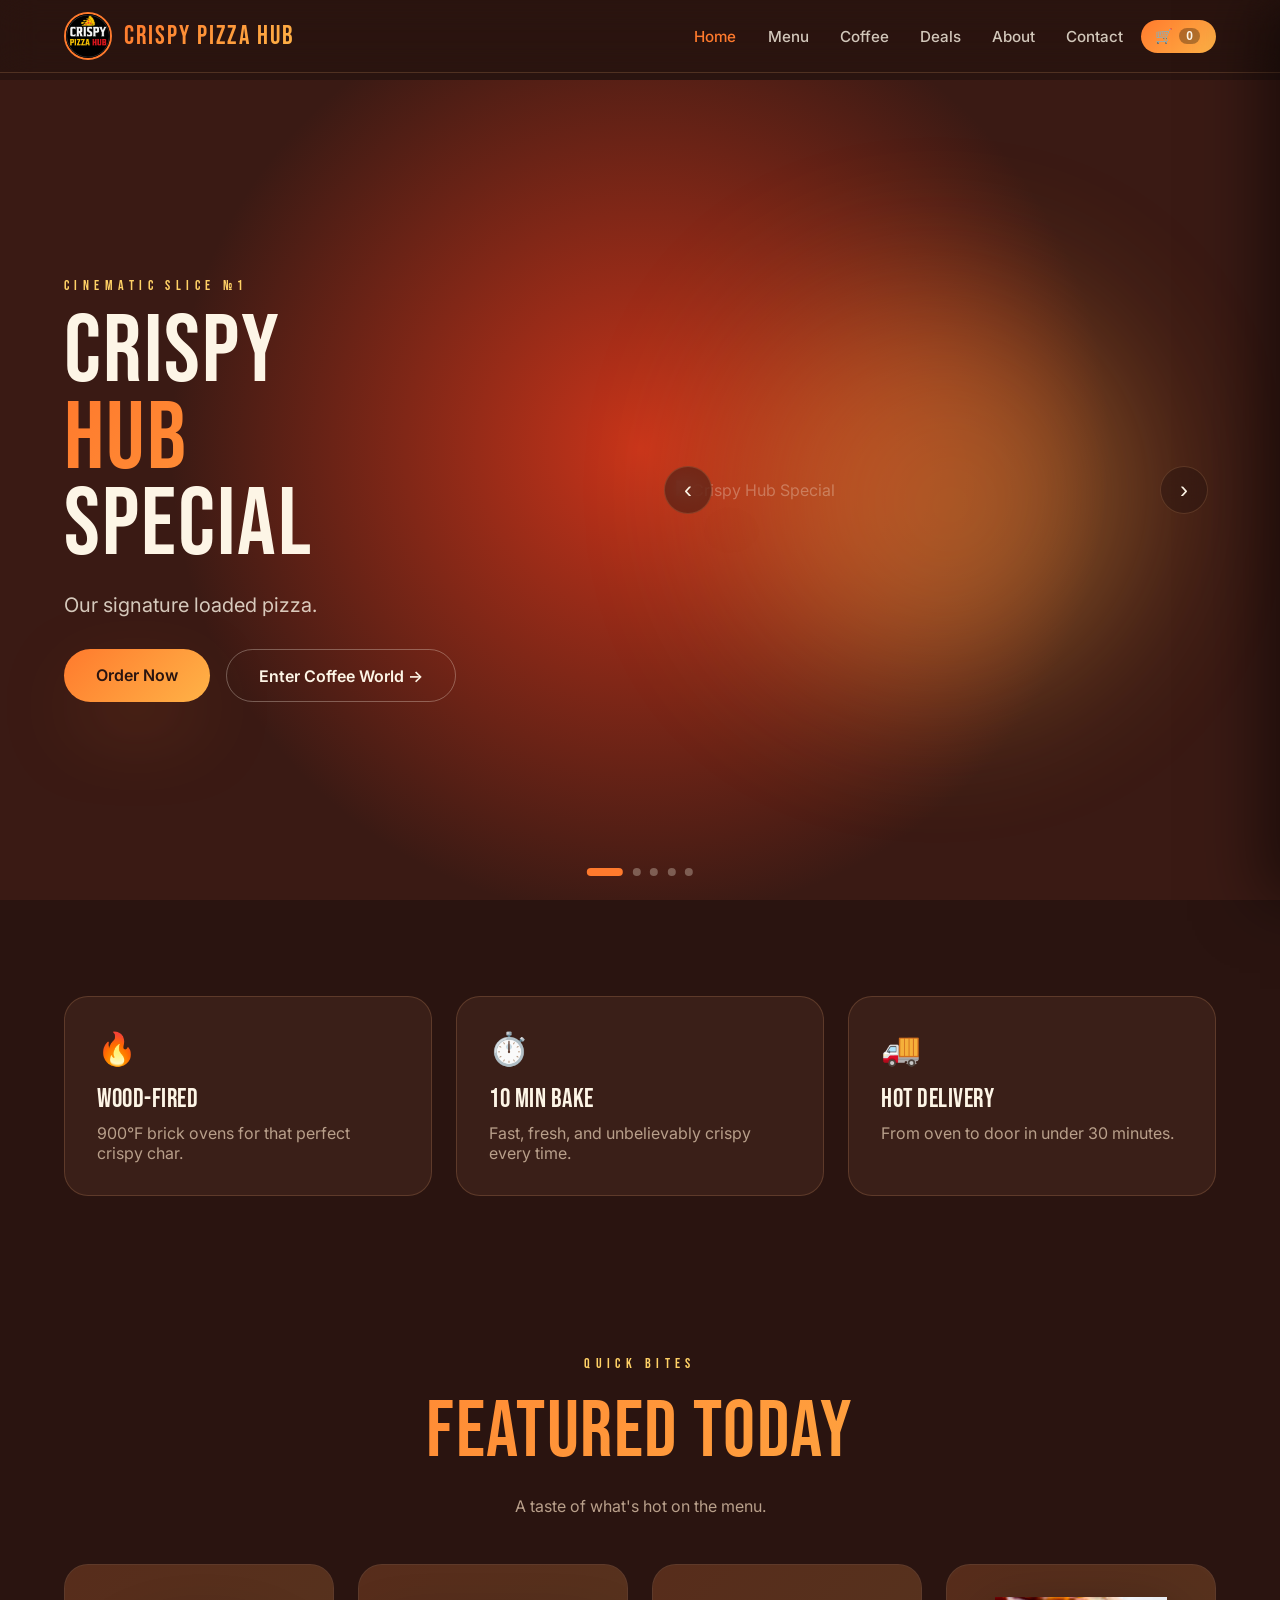
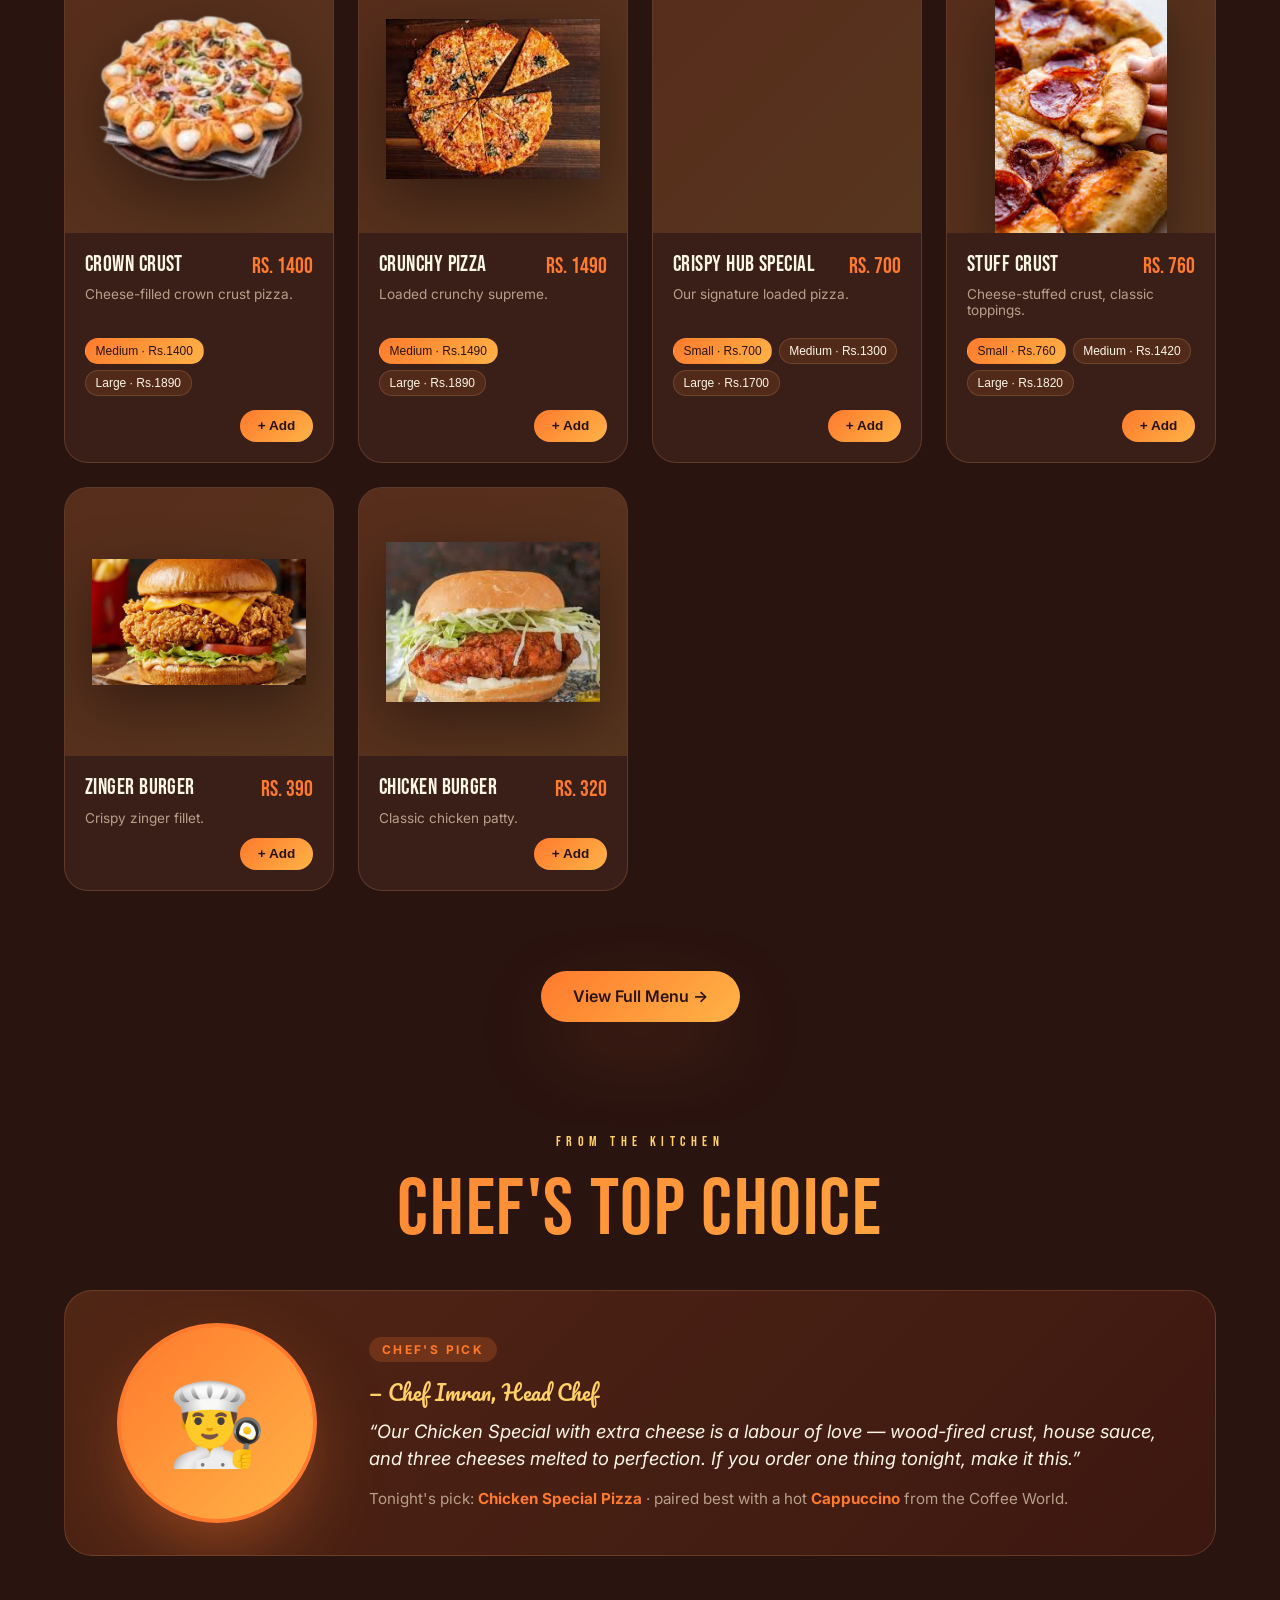
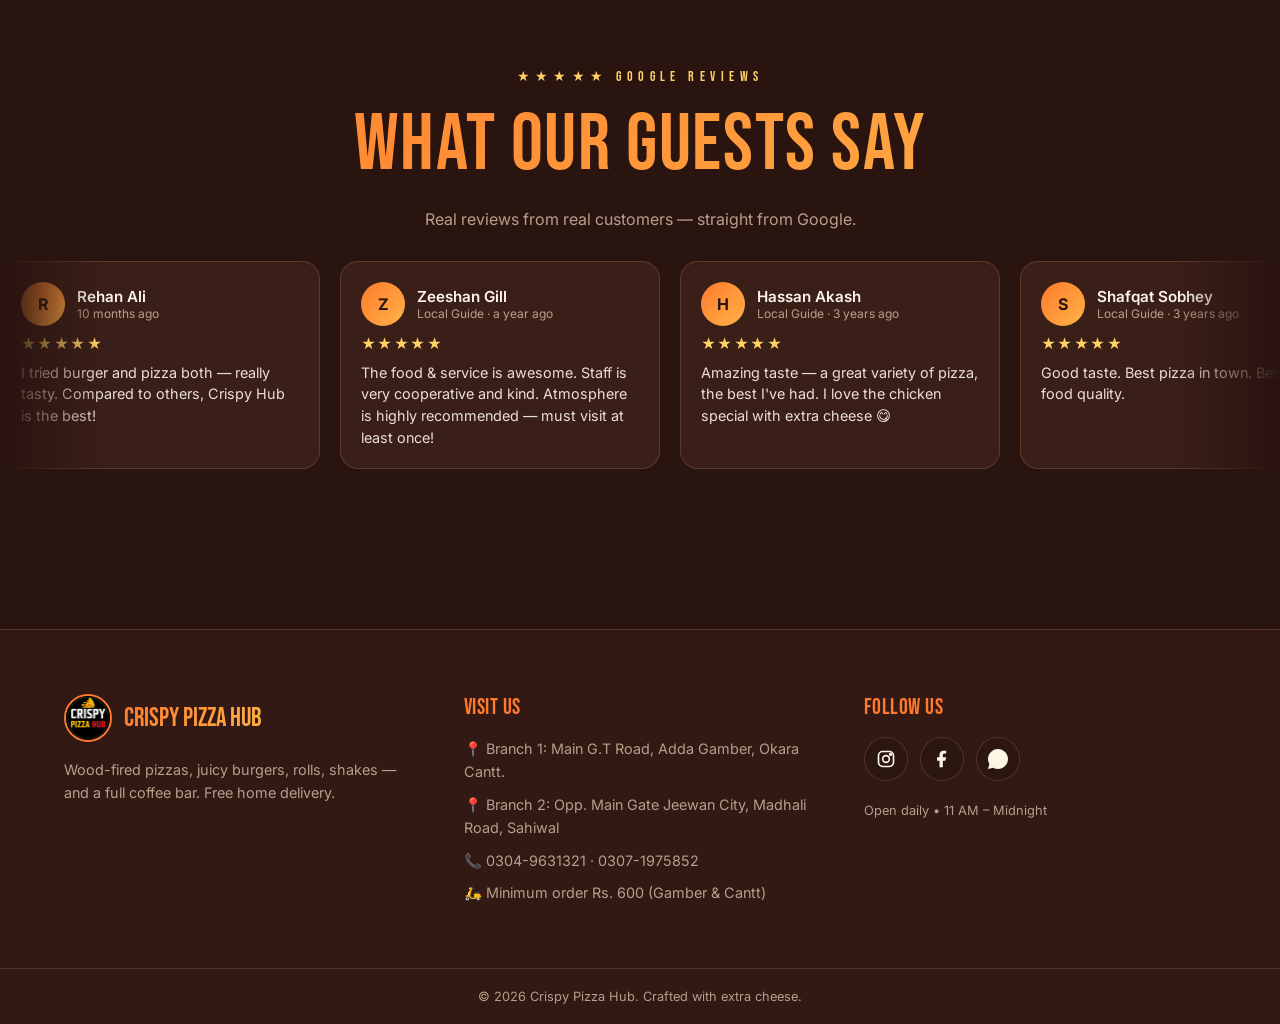
==== commit 5bd92dc6: "Update index.html" ====
--- a/index.html
+++ b/index.html
@@ -152,6 +152,32 @@
 </footer>
 
 <script src="js/menu-data.js"></script>
+
+<!-- ═══ FIREBASE — paste your config below ═══════════════ -->
+<script src="https://www.gstatic.com/firebasejs/10.12.0/firebase-app-compat.js"></script>
+<script src="https://www.gstatic.com/firebasejs/10.12.0/firebase-firestore-compat.js"></script>
+<script>
+  // ╔══════════════════════════════════════════════════════╗
+  // ║  PASTE YOUR FIREBASE CONFIG HERE (same as pos.html) ║
+  // ╚══════════════════════════════════════════════════════╝
+  const firebaseConfig = {
+    apiKey:            "PASTE_YOUR_API_KEY_HERE",
+    authDomain:        "PASTE_YOUR_AUTH_DOMAIN_HERE",
+    projectId:         "PASTE_YOUR_PROJECT_ID_HERE",
+    storageBucket:     "PASTE_YOUR_STORAGE_BUCKET_HERE",
+    messagingSenderId: "PASTE_YOUR_MESSAGING_SENDER_ID_HERE",
+    appId:             "PASTE_YOUR_APP_ID_HERE"
+  };
+  try {
+    firebase.initializeApp(firebaseConfig);
+    window._firebaseDb = firebase.firestore();
+    console.log("✅ Firebase connected");
+  } catch(e) {
+    console.warn("Firebase init failed:", e.message);
+  }
+</script>
+<!-- ═══════════════════════════════════════════════════════ -->
+
 <script src="js/cart.js"></script>
 <script src="js/main.js"></script>
 <script src="js/home.js"></script>
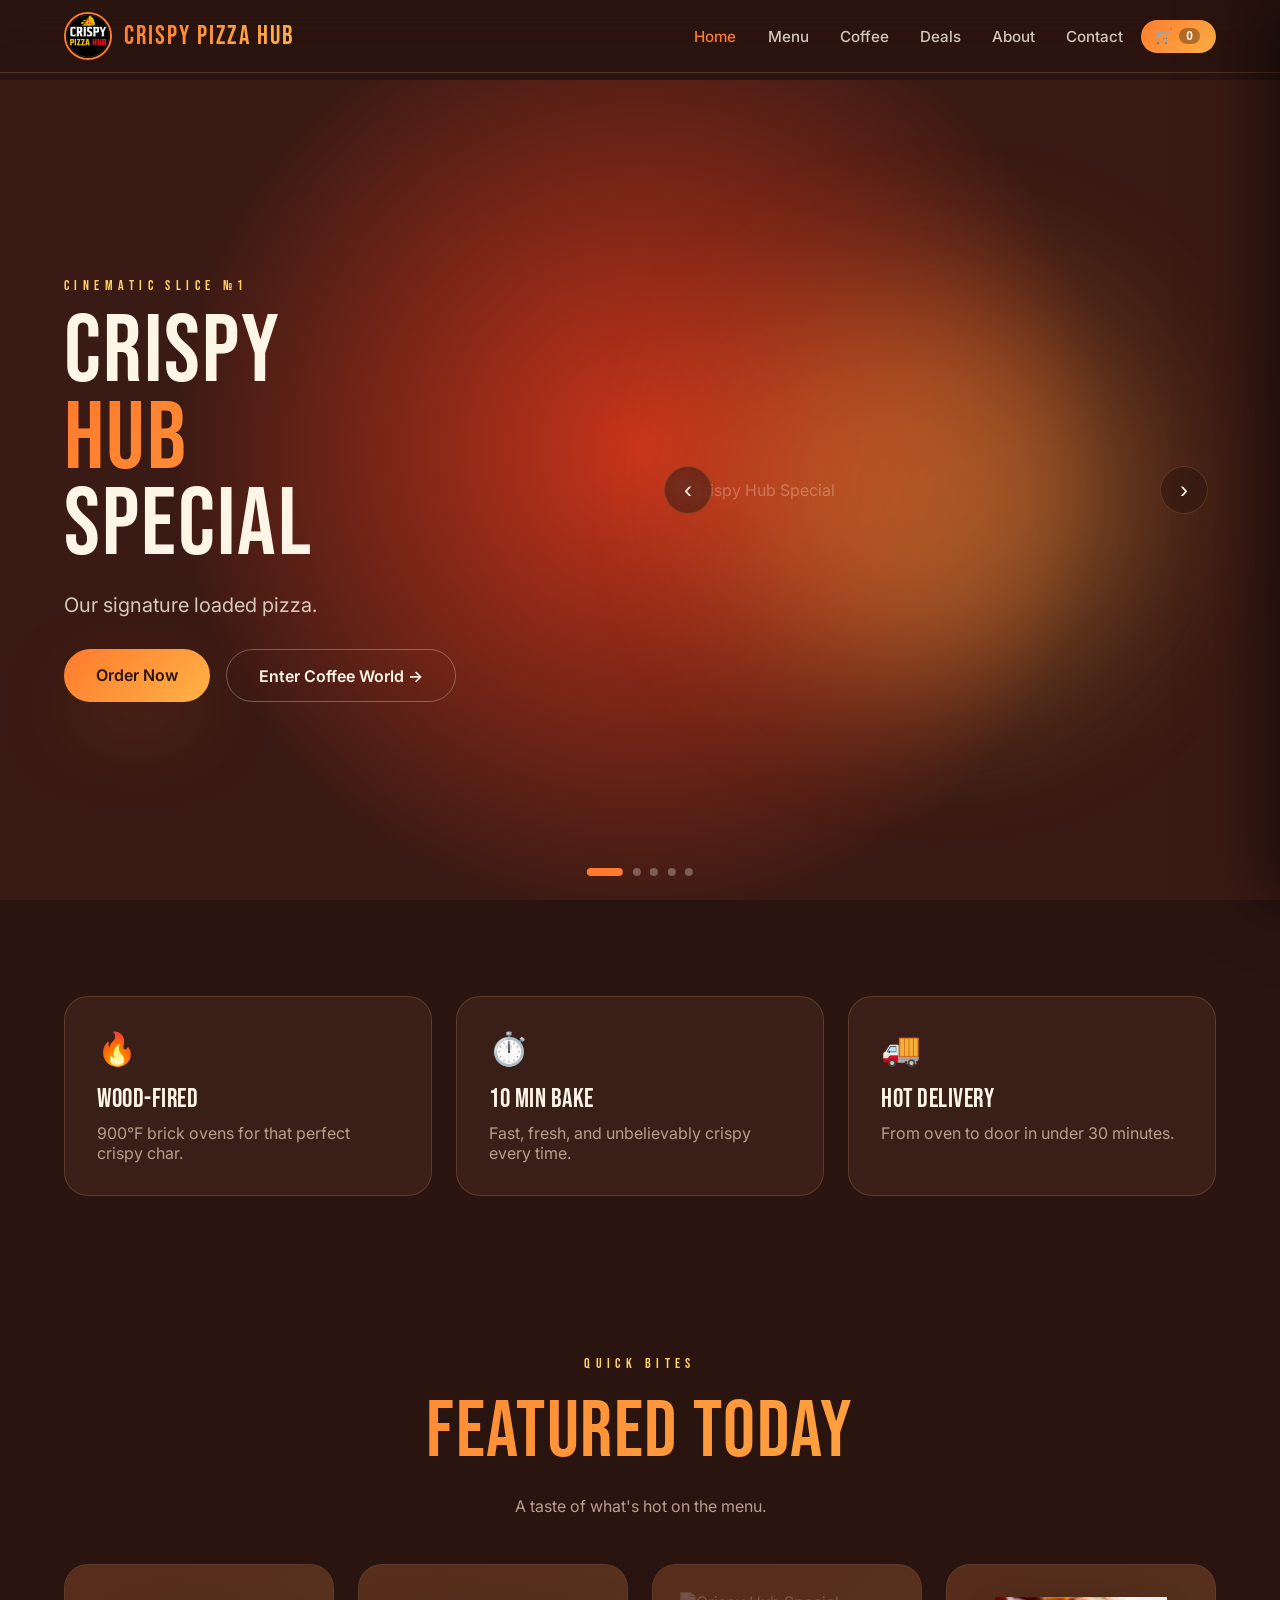
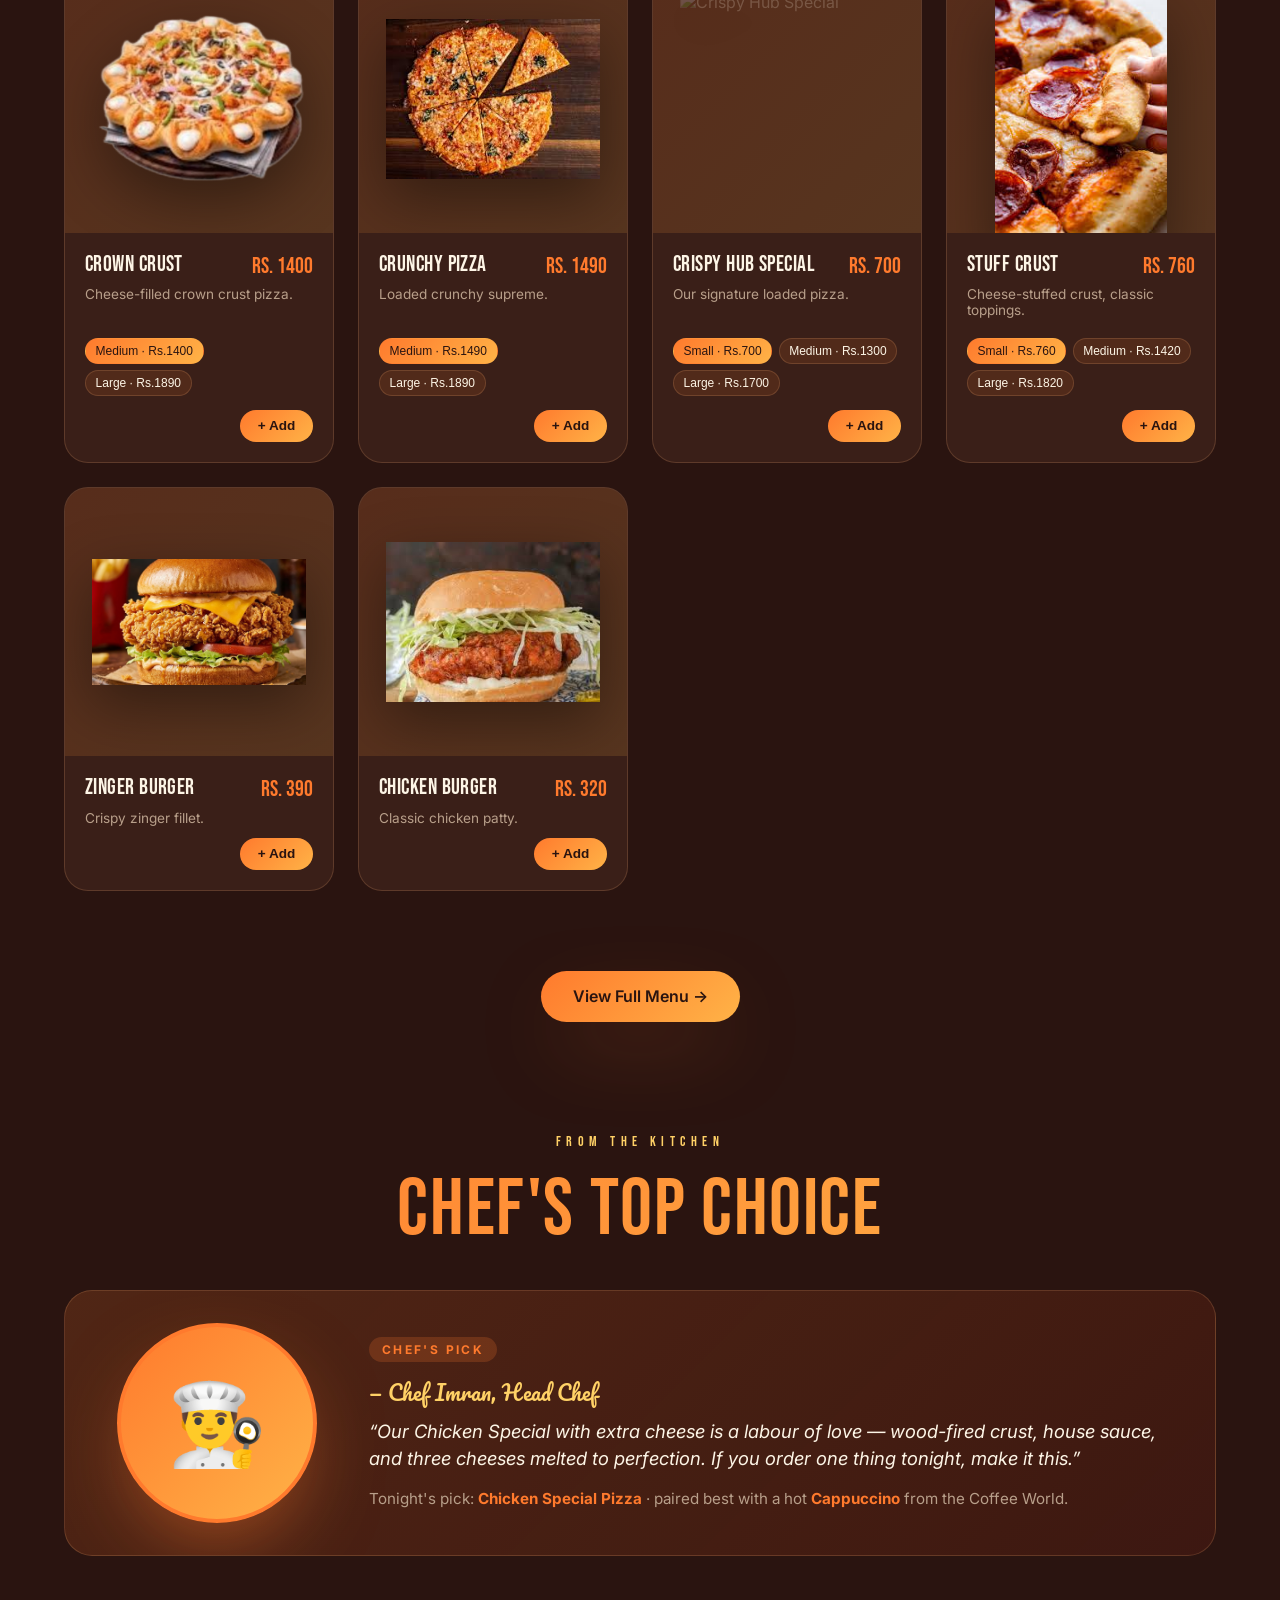
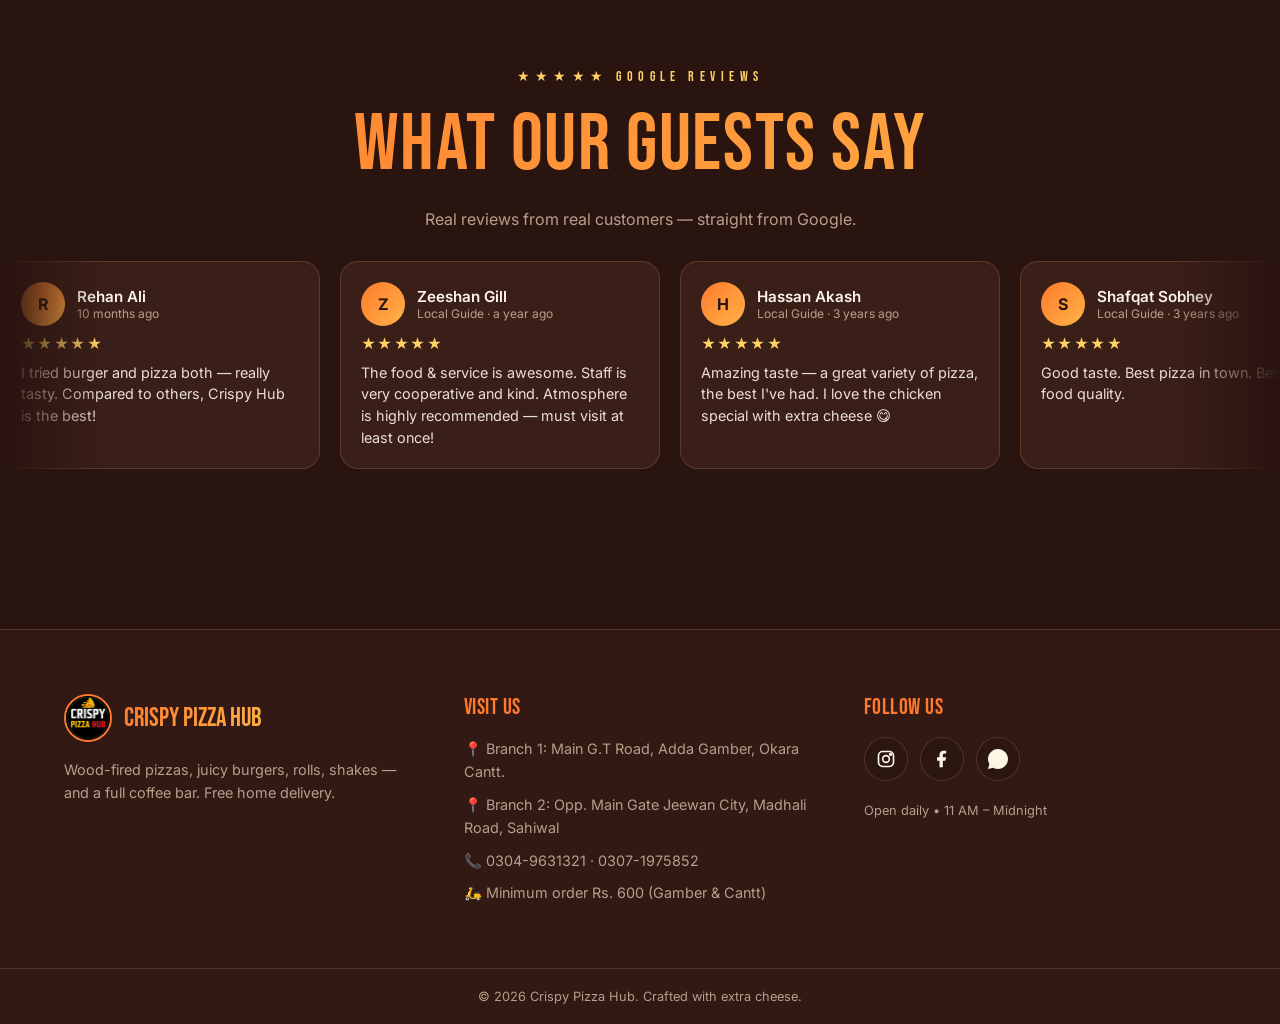
==== commit e6691b03: "Replace Firebase config with real values Updated Firebase configuration with actual credentials." ====
--- a/index.html
+++ b/index.html
@@ -160,14 +160,16 @@
   // ╔══════════════════════════════════════════════════════╗
   // ║  PASTE YOUR FIREBASE CONFIG HERE (same as pos.html) ║
   // ╚══════════════════════════════════════════════════════╝
-  const firebaseConfig = {
-    apiKey:            "PASTE_YOUR_API_KEY_HERE",
-    authDomain:        "PASTE_YOUR_AUTH_DOMAIN_HERE",
-    projectId:         "PASTE_YOUR_PROJECT_ID_HERE",
-    storageBucket:     "PASTE_YOUR_STORAGE_BUCKET_HERE",
-    messagingSenderId: "PASTE_YOUR_MESSAGING_SENDER_ID_HERE",
-    appId:             "PASTE_YOUR_APP_ID_HERE"
-  };
+// For Firebase JS SDK v7.20.0 and later, measurementId is optional
+const firebaseConfig = {
+  apiKey: "AIzaSyAmHzs2Ne1u9XzQqvPxvLxhXPAMOfQvEQM",
+  authDomain: "crispypizza-aa734.firebaseapp.com",
+  projectId: "crispypizza-aa734",
+  storageBucket: "crispypizza-aa734.firebasestorage.app",
+  messagingSenderId: "359399692159",
+  appId: "1:359399692159:web:72fb1804ffa198b229ac4a",
+  measurementId: "G-VQJSKZW3EQ"
+};
   try {
     firebase.initializeApp(firebaseConfig);
     window._firebaseDb = firebase.firestore();
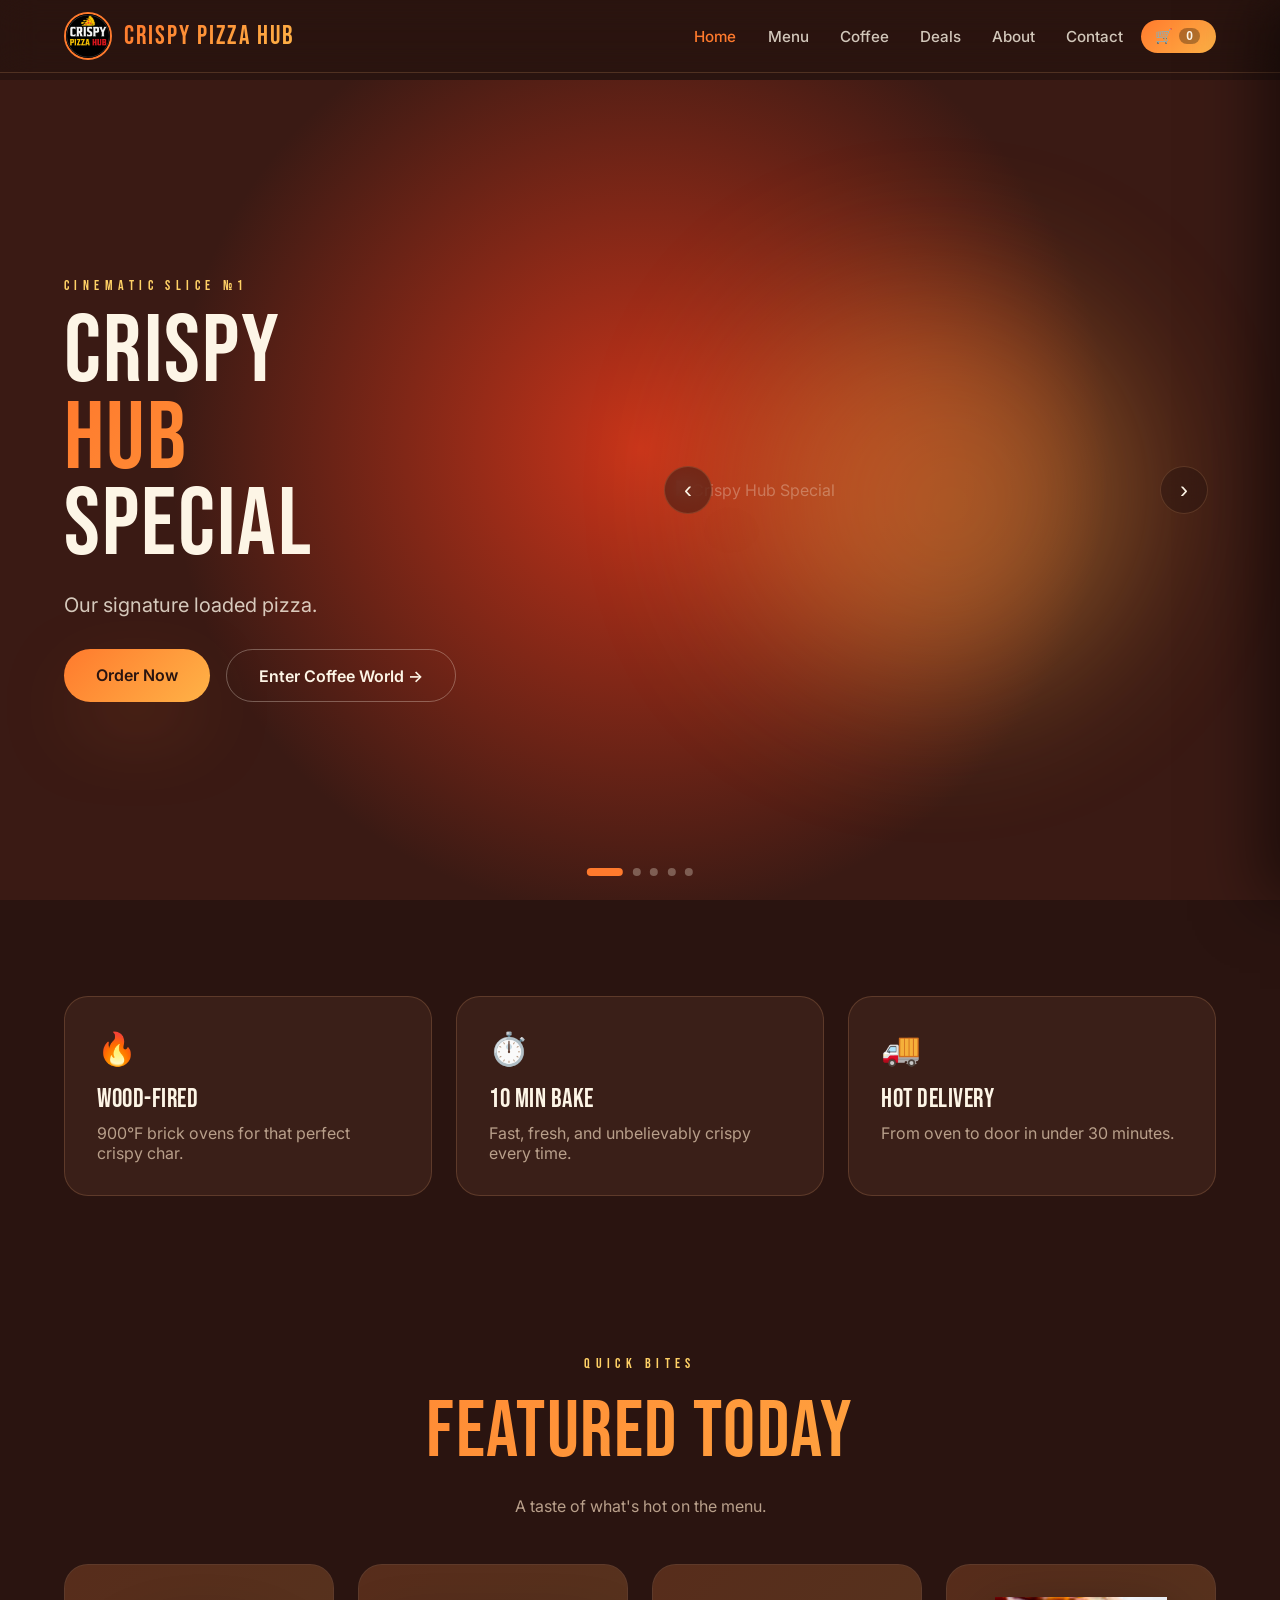
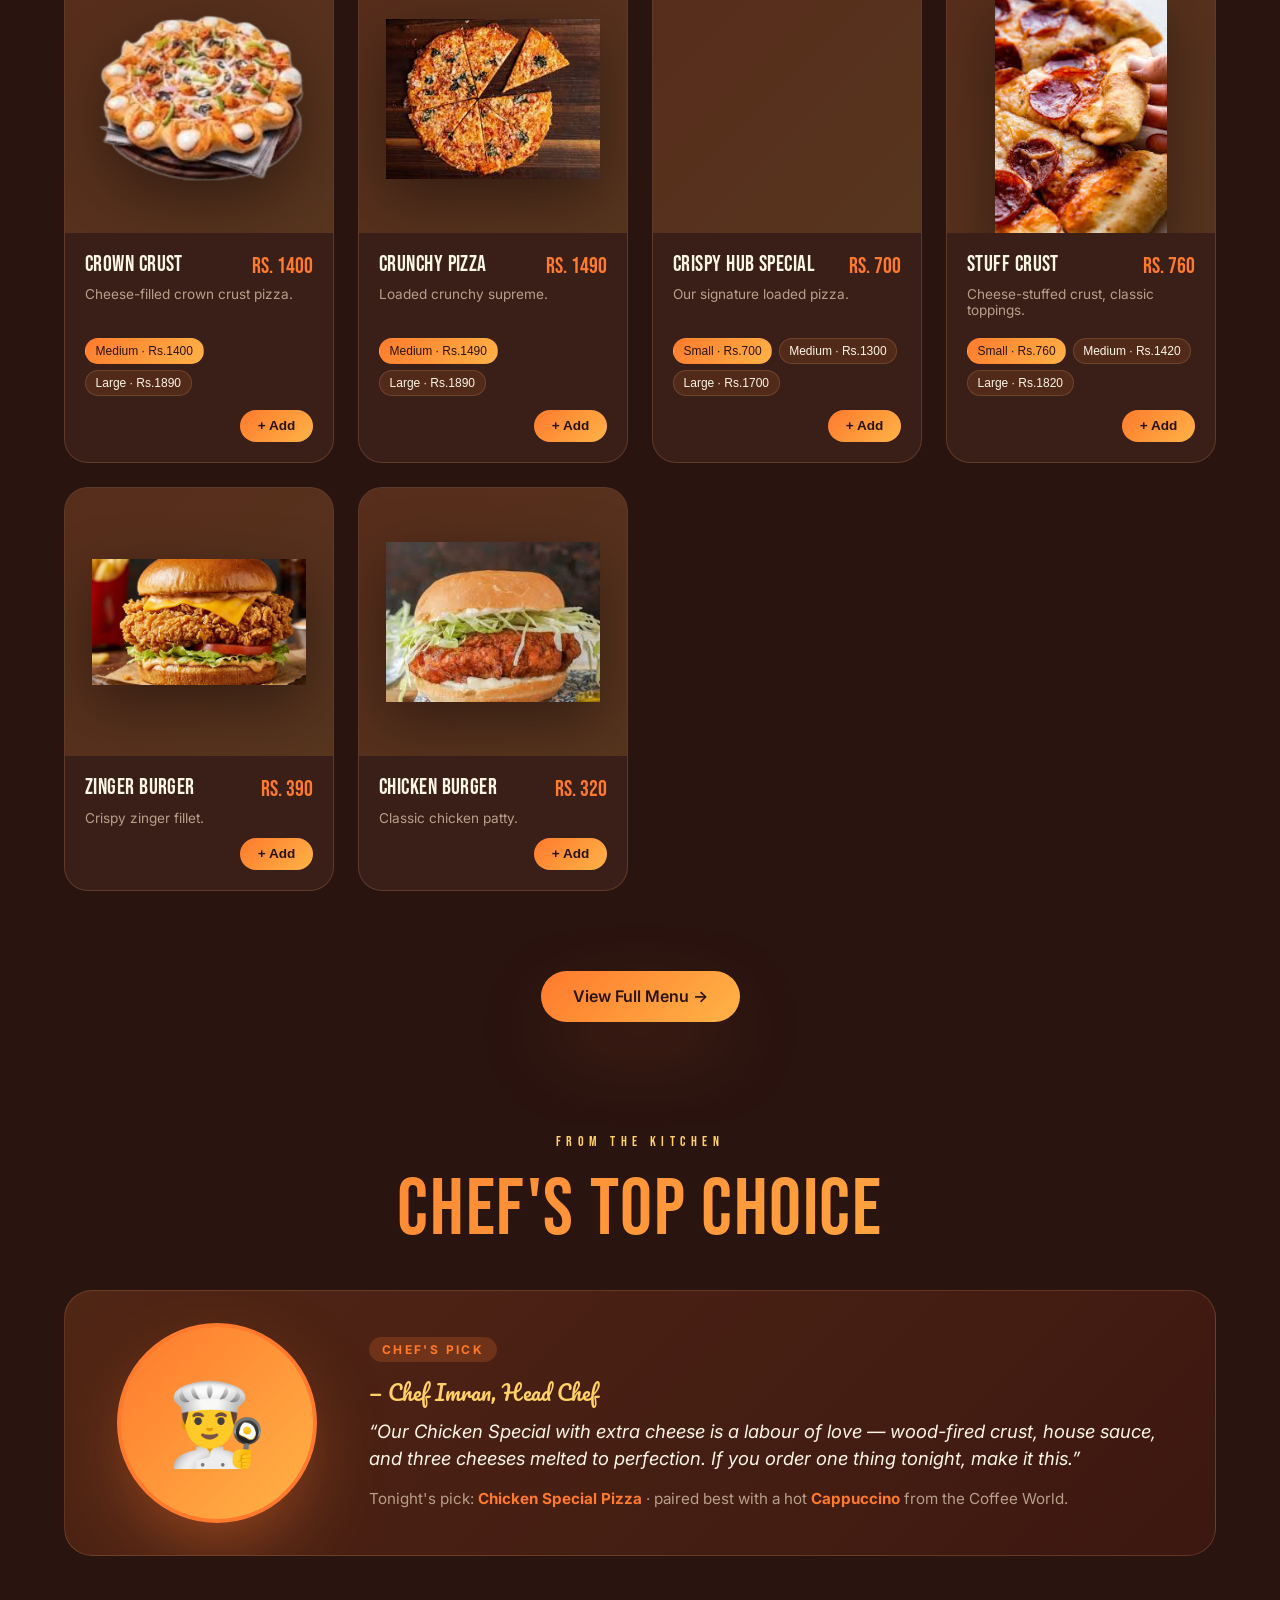
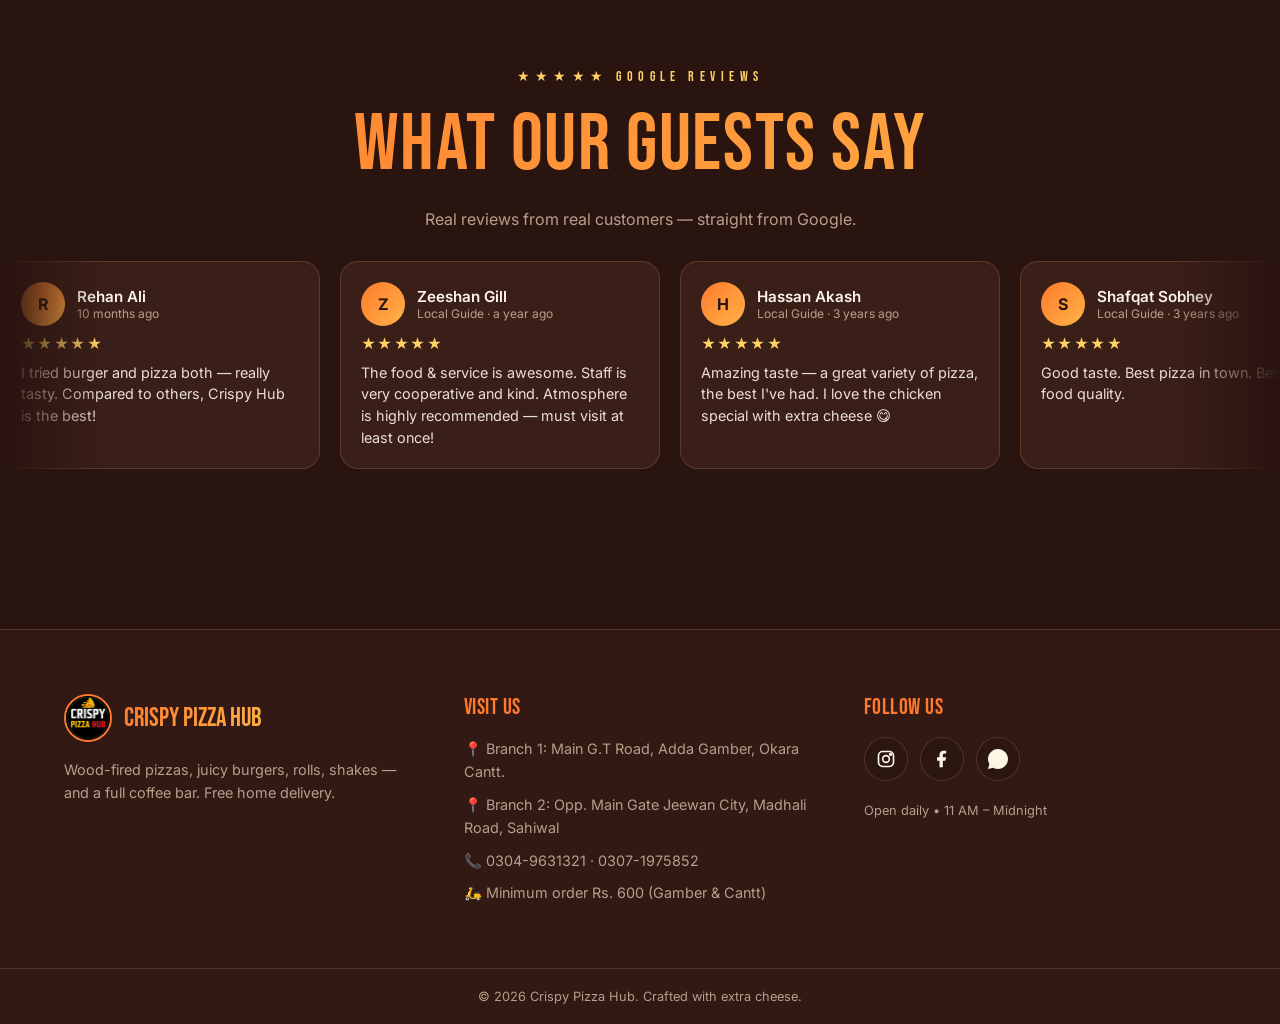
==== commit d98fdc20: "Update index.html" ====
--- a/index.html
+++ b/index.html
@@ -153,32 +153,27 @@
 
 <script src="js/menu-data.js"></script>
 
-<!-- ═══ FIREBASE — paste your config below ═══════════════ -->
+<!-- FIREBASE SDK (Paste this right above </body> in index.html) -->
 <script src="https://www.gstatic.com/firebasejs/10.12.0/firebase-app-compat.js"></script>
 <script src="https://www.gstatic.com/firebasejs/10.12.0/firebase-firestore-compat.js"></script>
+
 <script>
-  // ╔══════════════════════════════════════════════════════╗
-  // ║  PASTE YOUR FIREBASE CONFIG HERE (same as pos.html) ║
-  // ╚══════════════════════════════════════════════════════╝
-// For Firebase JS SDK v7.20.0 and later, measurementId is optional
-const firebaseConfig = {
-  apiKey: "AIzaSyAmHzs2Ne1u9XzQqvPxvLxhXPAMOfQvEQM",
-  authDomain: "crispypizza-aa734.firebaseapp.com",
-  projectId: "crispypizza-aa734",
-  storageBucket: "crispypizza-aa734.firebasestorage.app",
-  messagingSenderId: "359399692159",
-  appId: "1:359399692159:web:72fb1804ffa198b229ac4a",
-  measurementId: "G-VQJSKZW3EQ"
-};
-  try {
+  // Initialize Firebase on the customer website
+  const firebaseConfig = {
+    apiKey: "AIzaSyAmHzs2Ne1u9XzQqvPxvLxhXPAMOfQvEQM",
+    authDomain: "crispypizza-aa734.firebaseapp.com",
+    projectId: "crispypizza-aa734",
+    storageBucket: "crispypizza-aa734.firebasestorage.app",
+    messagingSenderId: "359399692159",
+    appId: "1:359399692159:web:72fb1804ffa198b229ac4a",
+    measurementId: "G-VQJSKZW3EQ"
+  };
+  
+  if (!firebase.apps.length) {
     firebase.initializeApp(firebaseConfig);
-    window._firebaseDb = firebase.firestore();
-    console.log("✅ Firebase connected");
-  } catch(e) {
-    console.warn("Firebase init failed:", e.message);
   }
+  const db = firebase.firestore();
 </script>
-<!-- ═══════════════════════════════════════════════════════ -->
 
 <script src="js/cart.js"></script>
 <script src="js/main.js"></script>
